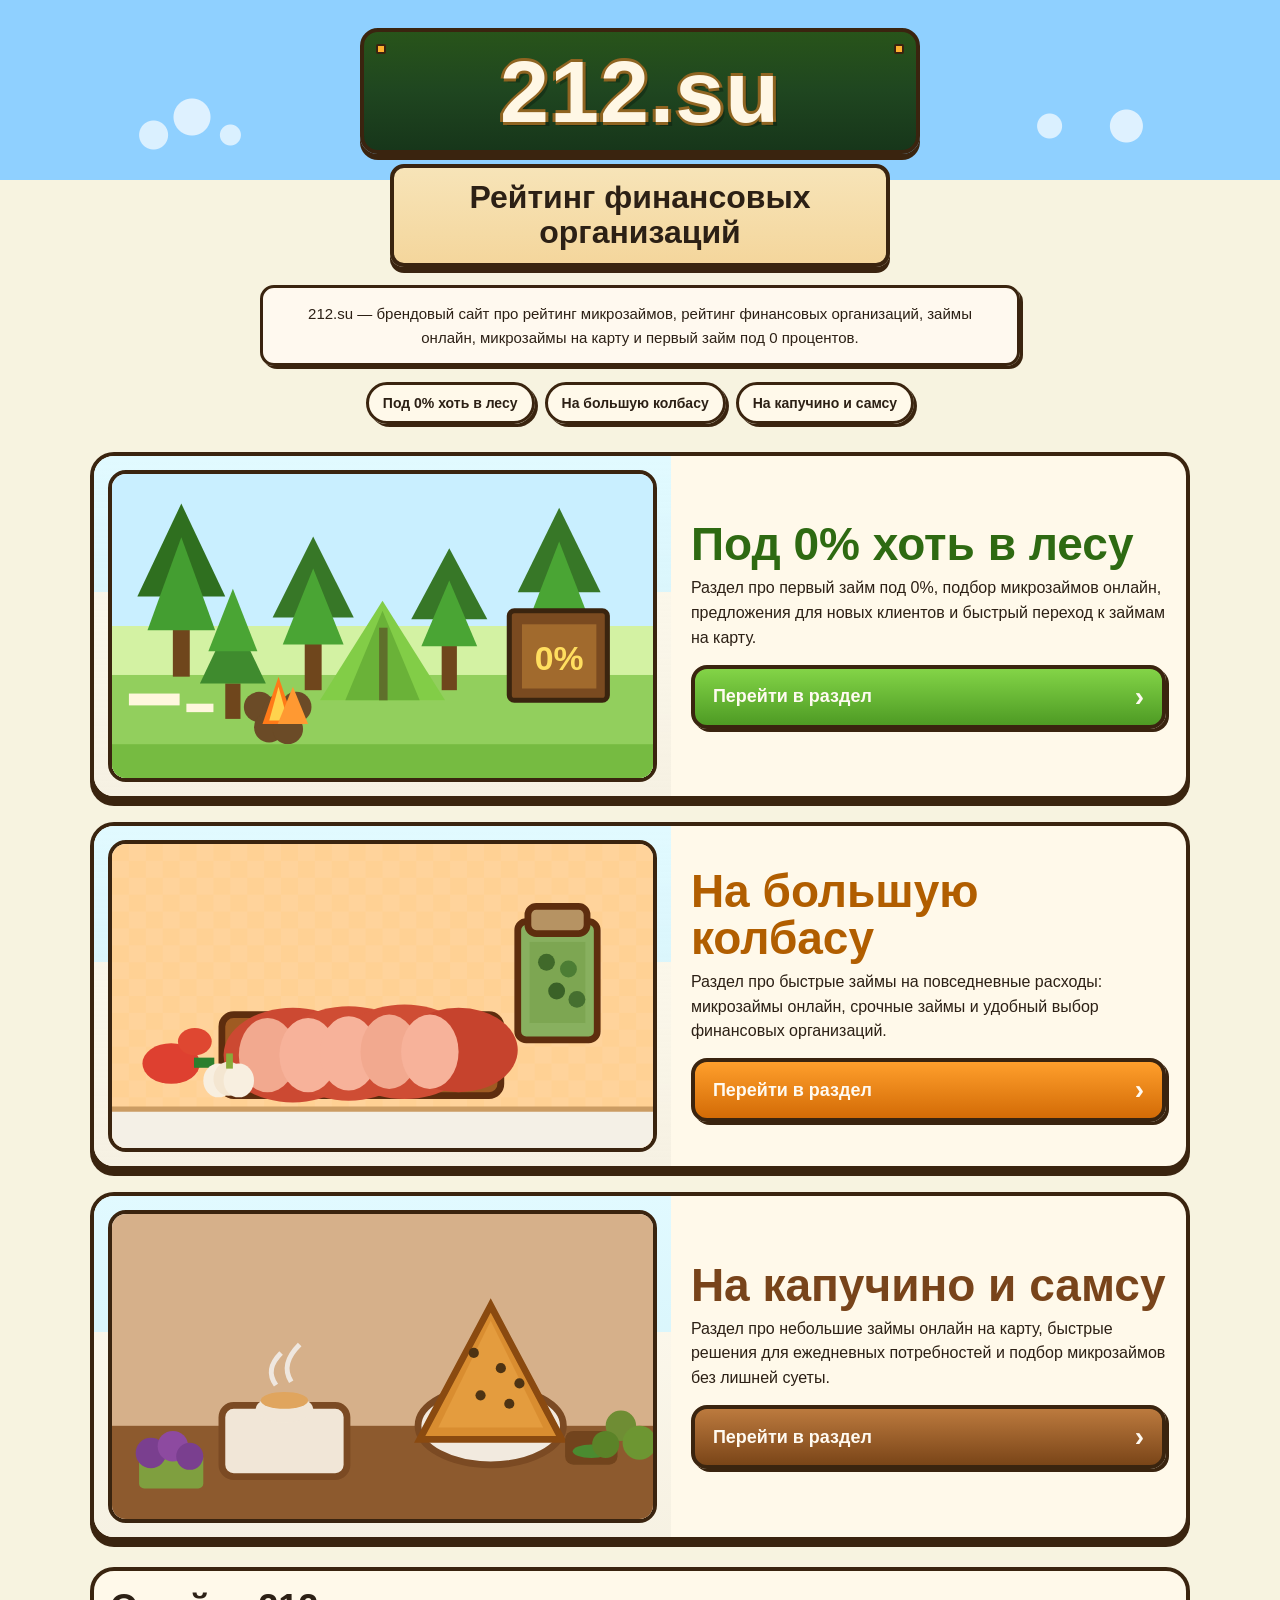
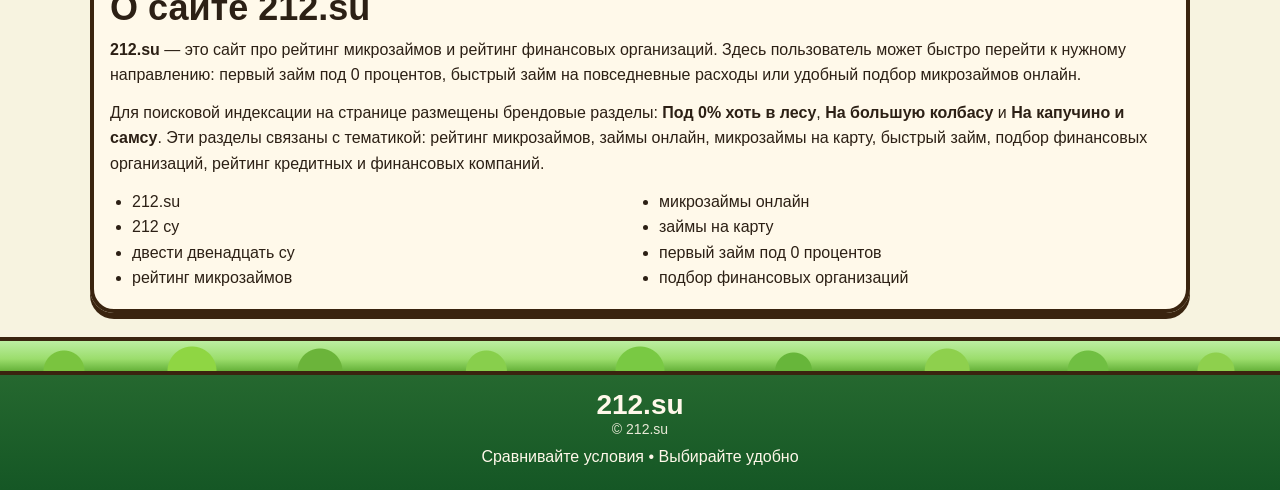
==== index.html @ 7509b31e "Add files via upload" ====
<!DOCTYPE html>
<html lang="ru">
<head>
  <meta charset="UTF-8" />
  <meta name="viewport" content="width=device-width, initial-scale=1.0" />
  <title>212.su — рейтинг финансовых организаций | рейтинг микрозаймов онлайн</title>
  <meta name="description" content="212.su — рейтинг финансовых организаций и микрозаймов онлайн. Под 0% хоть в лесу, на большую колбасу, на капучино и самсу. Подбор займов и микрозаймов на карту." />
  <meta name="keywords" content="212.su, 212 су, двести двенадцать су, рейтинг финансовых организаций, рейтинг микрозаймов, микрозаймы онлайн, займ на карту, первый займ под 0 процентов, подбор микрозаймов, быстрый займ, займы онлайн" />
  <meta name="robots" content="index,follow,max-image-preview:large,max-snippet:-1,max-video-preview:-1" />
  <link rel="canonical" href="https://212.su/" />
  <meta name="theme-color" content="#74bf3f" />

  <meta property="og:type" content="website" />
  <meta property="og:title" content="212.su — рейтинг финансовых организаций" />
  <meta property="og:description" content="Рейтинг микрозаймов и финансовых организаций. Под 0% хоть в лесу. На большую колбасу. На капучино и самсу." />
  <meta property="og:url" content="https://212.su/" />
  <meta property="og:image" content="https://212.su/assets/og-image.svg" />
  <meta property="og:site_name" content="212.su" />

  <meta name="twitter:card" content="summary_large_image" />
  <meta name="twitter:title" content="212.su — рейтинг финансовых организаций" />
  <meta name="twitter:description" content="Рейтинг микрозаймов и финансовых организаций." />
  <meta name="twitter:image" content="https://212.su/assets/og-image.svg" />

  <link rel="icon" href="assets/favicon.svg" type="image/svg+xml" />
  <link rel="stylesheet" href="style.css" />

  <script type="application/ld+json">
  {
    "@context":"https://schema.org",
    "@type":"WebSite",
    "name":"212.su",
    "url":"https://212.su/",
    "inLanguage":"ru",
    "description":"Рейтинг финансовых организаций, рейтинг микрозаймов онлайн и подбор займов на карту.",
    "publisher":{
      "@type":"Organization",
      "name":"212.su",
      "url":"https://212.su/"
    }
  }
  </script>

  <script type="application/ld+json">
  {
    "@context":"https://schema.org",
    "@type":"Organization",
    "name":"212.su",
    "url":"https://212.su/",
    "logo":"https://212.su/assets/favicon.svg"
  }
  </script>

  <script type="application/ld+json">
  {
    "@context":"https://schema.org",
    "@type":"ItemList",
    "name":"Разделы 212.su",
    "itemListElement":[
      {"@type":"ListItem","position":1,"name":"Под 0% хоть в лесу","url":"https://212.su/#les"},
      {"@type":"ListItem","position":2,"name":"На большую колбасу","url":"https://212.su/#kolbasa"},
      {"@type":"ListItem","position":3,"name":"На капучино и самсу","url":"https://212.su/#samsa"}
    ]
  }
  </script>
</head>
<body>
  <div class="sky"></div>

  <header class="hero">
    <div class="hero__inner container">
      <div class="sign-wrap">
        <div class="sign sign--main">
          <div class="sign__brand">212.su</div>
        </div>
        <div class="sign sign--sub">
          <p>Рейтинг финансовых организаций</p>
        </div>
      </div>

      <p class="hero__lead">
        212.su — брендовый сайт про рейтинг микрозаймов, рейтинг финансовых организаций,
        займы онлайн, микрозаймы на карту и первый займ под 0 процентов.
      </p>

      <nav class="quick-links" aria-label="Разделы 212.su">
        <a href="#les">Под 0% хоть в лесу</a>
        <a href="#kolbasa">На большую колбасу</a>
        <a href="#samsa">На капучино и самсу</a>
      </nav>
    </div>
  </header>

  <main class="container">
    <section class="cards" aria-label="Основные разделы">
      <article class="card card--green" id="les">
        <div class="card__media">
          <img src="assets/forest.svg" alt="Под 0% хоть в лесу" loading="lazy" />
        </div>
        <div class="card__content">
          <h2>Под 0% хоть в лесу</h2>
          <p>
            Раздел про первый займ под 0%, подбор микрозаймов онлайн,
            предложения для новых клиентов и быстрый переход к займам на карту.
          </p>
          <a class="cta cta--green" href="#" aria-label="Перейти в раздел Под 0 процентов хоть в лесу">
            Перейти в раздел
            <span aria-hidden="true">›</span>
          </a>
        </div>
      </article>

      <article class="card card--orange" id="kolbasa">
        <div class="card__media">
          <img src="assets/kolbasa.svg" alt="На большую колбасу" loading="lazy" />
        </div>
        <div class="card__content">
          <h2>На большую колбасу</h2>
          <p>
            Раздел про быстрые займы на повседневные расходы: микрозаймы онлайн,
            срочные займы и удобный выбор финансовых организаций.
          </p>
          <a class="cta cta--orange" href="#" aria-label="Перейти в раздел На большую колбасу">
            Перейти в раздел
            <span aria-hidden="true">›</span>
          </a>
        </div>
      </article>

      <article class="card card--brown" id="samsa">
        <div class="card__media">
          <img src="assets/samsa.svg" alt="На капучино и самсу" loading="lazy" />
        </div>
        <div class="card__content">
          <h2>На капучино и самсу</h2>
          <p>
            Раздел про небольшие займы онлайн на карту, быстрые решения
            для ежедневных потребностей и подбор микрозаймов без лишней суеты.
          </p>
          <a class="cta cta--brown" href="#" aria-label="Перейти в раздел На капучино и самсу">
            Перейти в раздел
            <span aria-hidden="true">›</span>
          </a>
        </div>
      </article>
    </section>

    <section class="seo-block" aria-labelledby="about212">
      <h2 id="about212">О сайте 212.su</h2>
      <p>
        <strong>212.su</strong> — это сайт про рейтинг микрозаймов и рейтинг финансовых организаций.
        Здесь пользователь может быстро перейти к нужному направлению: первый займ под 0 процентов,
        быстрый займ на повседневные расходы или удобный подбор микрозаймов онлайн.
      </p>
      <p>
        Для поисковой индексации на странице размещены брендовые разделы:
        <strong>Под 0% хоть в лесу</strong>, <strong>На большую колбасу</strong> и
        <strong>На капучино и самсу</strong>. Эти разделы связаны с тематикой:
        рейтинг микрозаймов, займы онлайн, микрозаймы на карту, быстрый займ,
        подбор финансовых организаций, рейтинг кредитных и финансовых компаний.
      </p>
      <ul>
        <li>212.su</li>
        <li>212 су</li>
        <li>двести двенадцать су</li>
        <li>рейтинг микрозаймов</li>
        <li>микрозаймы онлайн</li>
        <li>займы на карту</li>
        <li>первый займ под 0 процентов</li>
        <li>подбор финансовых организаций</li>
      </ul>
    </section>
  </main>

  <footer class="footer">
    <div class="footer__grass"></div>
    <div class="container footer__inner">
      <div class="footer__brand">
        <strong>212.su</strong>
        <span>© 212.su</span>
      </div>
      <p>Сравнивайте условия • Выбирайте удобно</p>
    </div>
  </footer>
</body>
</html>
---- style.css ----
:root {
  --bg: #f8f6e8;
  --paper: #fff9ea;
  --green: #77c53f;
  --green-dark: #3f7d20;
  --orange: #ef8f1d;
  --orange-dark: #a85a00;
  --brown: #9b612d;
  --brown-dark: #63370f;
  --ink: #2c2015;
  --white: #fffaf1;
  --border: #3a240f;
  --shadow: 0 6px 0 #3a240f;
  --pixel-shadow: 3px 3px 0 #3a240f;
  --radius: 18px;
}

*,
*::before,
*::after { box-sizing: border-box; }

html { scroll-behavior: smooth; }

body {
  margin: 0;
  color: var(--ink);
  background:
    linear-gradient(180deg, #8fd0ff 0 180px, #f7f3e0 180px 100%);
  font-family: "Trebuchet MS", Verdana, Arial, sans-serif;
  min-width: 320px;
}

img {
  max-width: 100%;
  display: block;
}

a { color: inherit; }

.container {
  width: min(100% - 24px, 980px);
  margin: 0 auto;
}

.sky {
  position: fixed;
  inset: 0;
  pointer-events: none;
  background:
    radial-gradient(circle at 12% 15%, rgba(255,255,255,.9) 0 14px, transparent 15px),
    radial-gradient(circle at 18% 15%, rgba(255,255,255,.9) 0 10px, transparent 11px),
    radial-gradient(circle at 15% 13%, rgba(255,255,255,.95) 0 18px, transparent 19px),
    radial-gradient(circle at 82% 14%, rgba(255,255,255,.9) 0 12px, transparent 13px),
    radial-gradient(circle at 88% 14%, rgba(255,255,255,.95) 0 16px, transparent 17px);
  opacity: .75;
  z-index: -1;
}

.hero {
  padding: 24px 0 18px;
}

.hero__inner {
  text-align: center;
}

.sign-wrap {
  display: grid;
  justify-items: center;
  gap: 10px;
}

.sign {
  border: 4px solid var(--border);
  box-shadow: var(--shadow);
  image-rendering: pixelated;
}

.sign--main {
  width: min(100%, 560px);
  background:
    linear-gradient(180deg, #28541a 0%, #1f4620 50%, #17361a 100%);
  border-radius: 18px;
  padding: 18px 16px 16px;
  position: relative;
}

.sign--main::before,
.sign--main::after {
  content: "";
  position: absolute;
  top: 12px;
  width: 10px;
  height: 10px;
  background: #ffb12f;
  border: 2px solid var(--border);
  border-radius: 2px;
}

.sign--main::before { left: 12px; }
.sign--main::after { right: 12px; }

.sign--sub {
  width: min(92%, 500px);
  background: linear-gradient(180deg, #f7e4b8, #f4d69c);
  border-radius: 14px;
  padding: 12px 14px;
}

.sign__brand {
  font-size: clamp(40px, 12vw, 88px);
  line-height: .95;
  font-weight: 900;
  letter-spacing: 1px;
  color: #fff7e5;
  text-shadow:
    0 3px 0 #8f6421,
    3px 0 0 #8f6421,
    -3px 0 0 #8f6421,
    0 -3px 0 #8f6421,
    4px 4px 0 rgba(0,0,0,.25);
}

.sign--sub p {
  margin: 0;
  font-size: clamp(18px, 4.6vw, 32px);
  font-weight: 900;
  line-height: 1.12;
}

.hero__lead {
  margin: 18px auto 0;
  max-width: 760px;
  background: rgba(255, 250, 241, .9);
  border: 3px solid var(--border);
  border-radius: 14px;
  box-shadow: var(--pixel-shadow);
  padding: 14px 16px;
  font-size: 15px;
  line-height: 1.55;
}

.quick-links {
  display: none;
}

.cards {
  display: grid;
  gap: 18px;
  padding: 10px 0 18px;
}

.card {
  display: grid;
  gap: 0;
  background: var(--paper);
  border: 4px solid var(--border);
  border-radius: 24px;
  overflow: hidden;
  box-shadow: var(--shadow);
}

.card__media {
  padding: 10px;
  background:
    linear-gradient(180deg, rgba(255,255,255,.25), rgba(0,0,0,.03)),
    linear-gradient(180deg, #d7f8ff 0 40%, #fef9ea 40% 100%);
}

.card__media img {
  width: 100%;
  height: auto;
  border: 4px solid var(--border);
  border-radius: 18px;
  background: #fff;
}

.card__content {
  padding: 16px 16px 18px;
}

.card h2 {
  margin: 0 0 8px;
  font-size: clamp(28px, 8vw, 44px);
  line-height: 1.02;
  font-weight: 900;
}

.card p {
  margin: 0 0 14px;
  font-size: 15px;
  line-height: 1.55;
}

.cta {
  display: inline-flex;
  align-items: center;
  justify-content: space-between;
  gap: 14px;
  width: 100%;
  min-height: 58px;
  padding: 14px 18px;
  border: 4px solid var(--border);
  border-radius: 16px;
  box-shadow: var(--pixel-shadow);
  text-decoration: none;
  font-size: 18px;
  font-weight: 900;
  color: var(--white);
}

.cta span {
  font-size: 28px;
  line-height: 1;
}

.cta--green { background: linear-gradient(180deg, #83d447, #4e9b24); }
.cta--orange { background: linear-gradient(180deg, #ff9f2c, #d36b06); }
.cta--brown { background: linear-gradient(180deg, #bc7a3e, #7a4518); }

.card--green h2 { color: #2e6a12; }
.card--orange h2 { color: #b15e00; }
.card--brown h2 { color: #78441b; }

.seo-block {
  margin: 8px 0 24px;
  background: rgba(255,249,234,.94);
  border: 4px solid var(--border);
  border-radius: 24px;
  box-shadow: var(--shadow);
  padding: 18px 16px;
}

.seo-block h2 {
  margin: 0 0 10px;
  font-size: clamp(24px, 7vw, 36px);
  line-height: 1.06;
}

.seo-block p {
  margin: 0 0 12px;
  font-size: 15px;
  line-height: 1.6;
}

.seo-block ul {
  margin: 0;
  padding-left: 22px;
  columns: 1;
  font-size: 15px;
  line-height: 1.6;
}

.footer {
  margin-top: 24px;
  background: linear-gradient(180deg, #2a6d32 0%, #155725 100%);
  color: #fff8ea;
  border-top: 4px solid var(--border);
}

.footer__grass {
  height: 34px;
  background:
    radial-gradient(circle at 5% 100%, #7ac43f 0 20px, transparent 21px),
    radial-gradient(circle at 15% 100%, #8fd643 0 24px, transparent 25px),
    radial-gradient(circle at 25% 100%, #6bb43a 0 22px, transparent 23px),
    radial-gradient(circle at 38% 100%, #88cf4c 0 20px, transparent 21px),
    radial-gradient(circle at 50% 100%, #79c943 0 24px, transparent 25px),
    radial-gradient(circle at 62% 100%, #67b63a 0 18px, transparent 19px),
    radial-gradient(circle at 74% 100%, #8ed04d 0 22px, transparent 23px),
    radial-gradient(circle at 85% 100%, #70bf42 0 20px, transparent 21px),
    radial-gradient(circle at 95% 100%, #8ed04d 0 18px, transparent 19px),
    linear-gradient(180deg, #bceea2, #9bdd6c 60%, #66b23a 100%);
  border-bottom: 4px solid var(--border);
}

.footer__inner {
  padding: 16px 12px 22px;
  text-align: center;
}

.footer__brand {
  display: inline-grid;
  gap: 2px;
  margin-bottom: 8px;
}

.footer__brand strong {
  font-size: 28px;
  line-height: 1;
}

.footer__brand span {
  font-size: 14px;
  opacity: .9;
}

.footer p {
  margin: 0;
  font-size: 15px;
  line-height: 1.45;
}

@media (min-width: 720px) {
  .hero { padding-top: 28px; }
  .cards { gap: 22px; }
  .card {
    grid-template-columns: 1.12fr 1fr;
    align-items: stretch;
  }
  .card__media {
    padding: 14px;
    display: flex;
    align-items: center;
  }
  .card__content {
    display: flex;
    flex-direction: column;
    justify-content: center;
    padding: 20px 20px 22px;
  }
  .quick-links {
    margin: 16px auto 0;
    display: inline-flex;
    flex-wrap: wrap;
    justify-content: center;
    gap: 10px;
  }
  .quick-links a {
    padding: 10px 14px;
    background: rgba(255,249,234,.94);
    border: 3px solid var(--border);
    border-radius: 999px;
    box-shadow: var(--pixel-shadow);
    text-decoration: none;
    font-size: 14px;
    font-weight: 900;
  }
  .seo-block ul { columns: 2; }
}

@media (min-width: 980px) {
  .container { width: min(100% - 32px, 1100px); }
  .card h2 { font-size: 46px; }
  .card p,
  .seo-block p,
  .seo-block ul,
  .footer p { font-size: 16px; }
}
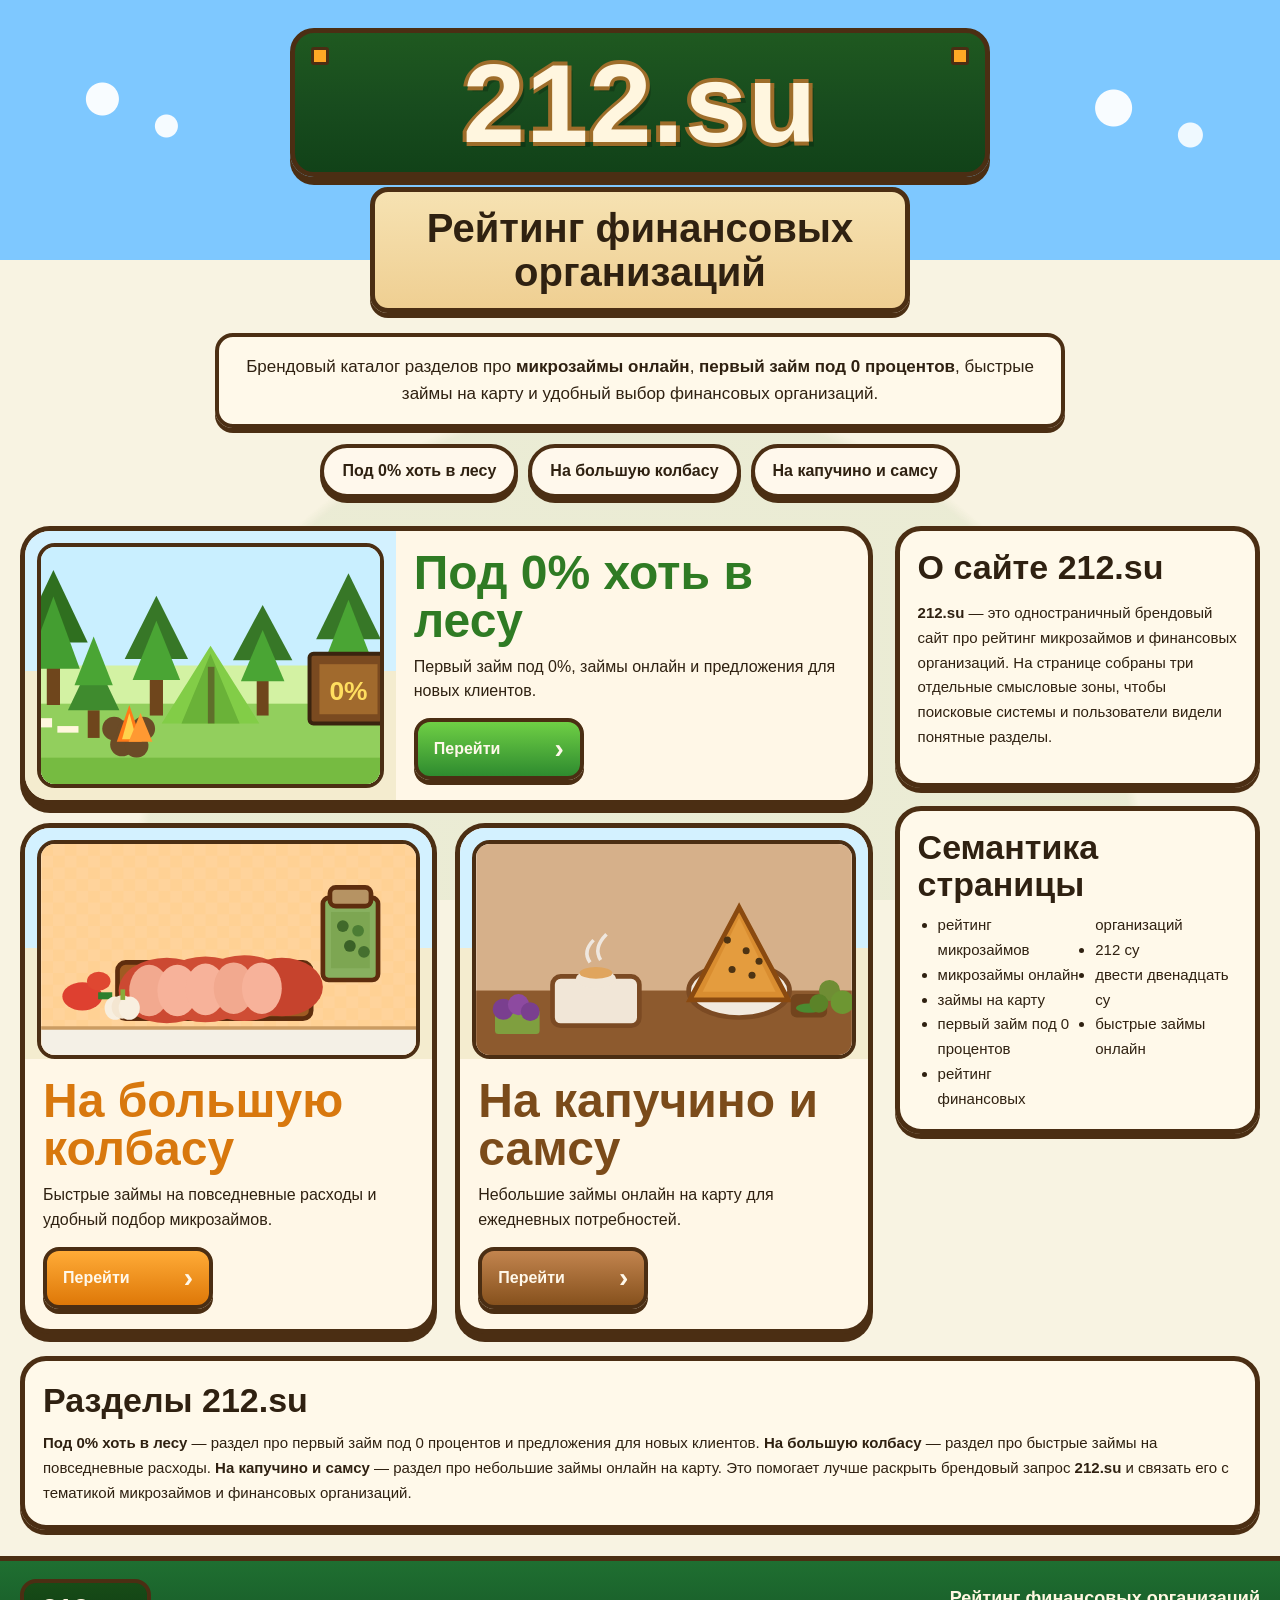
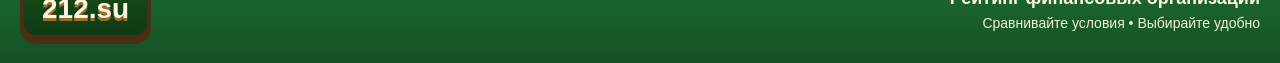
==== commit 8184d58a: "Add files via upload" ====
--- a/index.html
+++ b/index.html
@@ -3,12 +3,12 @@
 <head>
   <meta charset="UTF-8" />
   <meta name="viewport" content="width=device-width, initial-scale=1.0" />
-  <title>212.su — рейтинг финансовых организаций | рейтинг микрозаймов онлайн</title>
-  <meta name="description" content="212.su — рейтинг финансовых организаций и микрозаймов онлайн. Под 0% хоть в лесу, на большую колбасу, на капучино и самсу. Подбор займов и микрозаймов на карту." />
-  <meta name="keywords" content="212.su, 212 су, двести двенадцать су, рейтинг финансовых организаций, рейтинг микрозаймов, микрозаймы онлайн, займ на карту, первый займ под 0 процентов, подбор микрозаймов, быстрый займ, займы онлайн" />
+  <title>212.su — рейтинг финансовых организаций и микрозаймов</title>
+  <meta name="description" content="212.su — рейтинг финансовых организаций и микрозаймов онлайн. Под 0% хоть в лесу, на большую колбасу, на капучино и самсу. Брендовый каталог разделов с быстрым переходом к предложениям." />
+  <meta name="keywords" content="212.su, 212 су, двести двенадцать су, рейтинг финансовых организаций, рейтинг микрозаймов, микрозаймы онлайн, займ на карту, первый займ под 0 процентов, быстрые займы, подбор микрозаймов" />
   <meta name="robots" content="index,follow,max-image-preview:large,max-snippet:-1,max-video-preview:-1" />
+  <meta name="theme-color" content="#1f6f31" />
   <link rel="canonical" href="https://212.su/" />
-  <meta name="theme-color" content="#74bf3f" />
 
   <meta property="og:type" content="website" />
   <meta property="og:title" content="212.su — рейтинг финансовых организаций" />
@@ -27,63 +27,55 @@
 
   <script type="application/ld+json">
   {
-    "@context":"https://schema.org",
-    "@type":"WebSite",
-    "name":"212.su",
-    "url":"https://212.su/",
-    "inLanguage":"ru",
-    "description":"Рейтинг финансовых организаций, рейтинг микрозаймов онлайн и подбор займов на карту.",
-    "publisher":{
-      "@type":"Organization",
-      "name":"212.su",
-      "url":"https://212.su/"
+    "@context": "https://schema.org",
+    "@type": "WebSite",
+    "name": "212.su",
+    "url": "https://212.su/",
+    "inLanguage": "ru",
+    "description": "Рейтинг финансовых организаций, рейтинг микрозаймов онлайн и подбор займов на карту.",
+    "publisher": {
+      "@type": "Organization",
+      "name": "212.su",
+      "url": "https://212.su/"
     }
   }
   </script>
 
   <script type="application/ld+json">
   {
-    "@context":"https://schema.org",
-    "@type":"Organization",
-    "name":"212.su",
-    "url":"https://212.su/",
-    "logo":"https://212.su/assets/favicon.svg"
-  }
-  </script>
-
-  <script type="application/ld+json">
-  {
-    "@context":"https://schema.org",
-    "@type":"ItemList",
-    "name":"Разделы 212.su",
-    "itemListElement":[
-      {"@type":"ListItem","position":1,"name":"Под 0% хоть в лесу","url":"https://212.su/#les"},
-      {"@type":"ListItem","position":2,"name":"На большую колбасу","url":"https://212.su/#kolbasa"},
-      {"@type":"ListItem","position":3,"name":"На капучино и самсу","url":"https://212.su/#samsa"}
+    "@context": "https://schema.org",
+    "@type": "ItemList",
+    "name": "Основные разделы 212.su",
+    "itemListElement": [
+      {"@type": "ListItem", "position": 1, "name": "Под 0% хоть в лесу", "url": "https://212.su/#les"},
+      {"@type": "ListItem", "position": 2, "name": "На большую колбасу", "url": "https://212.su/#kolbasa"},
+      {"@type": "ListItem", "position": 3, "name": "На капучино и самсу", "url": "https://212.su/#samsa"}
     ]
   }
   </script>
 </head>
 <body>
-  <div class="sky"></div>
+  <div class="page-bg" aria-hidden="true"></div>
 
   <header class="hero">
-    <div class="hero__inner container">
-      <div class="sign-wrap">
-        <div class="sign sign--main">
-          <div class="sign__brand">212.su</div>
+    <div class="wrap hero__inner">
+      <div class="signboard">
+        <div class="brand-sign">
+          <span>212.su</span>
         </div>
-        <div class="sign sign--sub">
+        <div class="subtitle-sign">
           <p>Рейтинг финансовых организаций</p>
         </div>
       </div>
 
+      <h1 class="seo-title">212.su — рейтинг микрозаймов и финансовых организаций</h1>
       <p class="hero__lead">
-        212.su — брендовый сайт про рейтинг микрозаймов, рейтинг финансовых организаций,
-        займы онлайн, микрозаймы на карту и первый займ под 0 процентов.
+        Брендовый каталог разделов про <strong>микрозаймы онлайн</strong>,
+        <strong>первый займ под 0 процентов</strong>, быстрые займы на карту и удобный
+        выбор финансовых организаций.
       </p>
 
-      <nav class="quick-links" aria-label="Разделы 212.su">
+      <nav class="mini-links" aria-label="Навигация по разделам">
         <a href="#les">Под 0% хоть в лесу</a>
         <a href="#kolbasa">На большую колбасу</a>
         <a href="#samsa">На капучино и самсу</a>
@@ -91,95 +83,72 @@
     </div>
   </header>
 
-  <main class="container">
-    <section class="cards" aria-label="Основные разделы">
-      <article class="card card--green" id="les">
-        <div class="card__media">
-          <img src="assets/forest.svg" alt="Под 0% хоть в лесу" loading="lazy" />
+  <main class="wrap main-grid">
+    <section class="tile-grid" aria-label="Основные разделы 212.su">
+      <a class="tile tile--green" id="les" href="#" aria-label="Под 0 процентов хоть в лесу">
+        <div class="tile__art"><img src="assets/forest.svg" alt="Под 0% хоть в лесу" loading="eager"></div>
+        <div class="tile__body">
+          <h2>Под 0% хоть в лесу</h2>
+          <p>Первый займ под 0%, займы онлайн и предложения для новых клиентов.</p>
+          <span class="tile__cta">Перейти <b>›</b></span>
         </div>
-        <div class="card__content">
-          <h2>Под 0% хоть в лесу</h2>
-          <p>
-            Раздел про первый займ под 0%, подбор микрозаймов онлайн,
-            предложения для новых клиентов и быстрый переход к займам на карту.
-          </p>
-          <a class="cta cta--green" href="#" aria-label="Перейти в раздел Под 0 процентов хоть в лесу">
-            Перейти в раздел
-            <span aria-hidden="true">›</span>
-          </a>
+      </a>
+
+      <a class="tile tile--orange" id="kolbasa" href="#" aria-label="На большую колбасу">
+        <div class="tile__art"><img src="assets/kolbasa.svg" alt="На большую колбасу" loading="lazy"></div>
+        <div class="tile__body">
+          <h2>На большую колбасу</h2>
+          <p>Быстрые займы на повседневные расходы и удобный подбор микрозаймов.</p>
+          <span class="tile__cta">Перейти <b>›</b></span>
         </div>
-      </article>
+      </a>
 
-      <article class="card card--orange" id="kolbasa">
-        <div class="card__media">
-          <img src="assets/kolbasa.svg" alt="На большую колбасу" loading="lazy" />
+      <a class="tile tile--brown" id="samsa" href="#" aria-label="На капучино и самсу">
+        <div class="tile__art"><img src="assets/samsa.svg" alt="На капучино и самсу" loading="lazy"></div>
+        <div class="tile__body">
+          <h2>На капучино и самсу</h2>
+          <p>Небольшие займы онлайн на карту для ежедневных потребностей.</p>
+          <span class="tile__cta">Перейти <b>›</b></span>
         </div>
-        <div class="card__content">
-          <h2>На большую колбасу</h2>
-          <p>
-            Раздел про быстрые займы на повседневные расходы: микрозаймы онлайн,
-            срочные займы и удобный выбор финансовых организаций.
-          </p>
-          <a class="cta cta--orange" href="#" aria-label="Перейти в раздел На большую колбасу">
-            Перейти в раздел
-            <span aria-hidden="true">›</span>
-          </a>
-        </div>
-      </article>
-
-      <article class="card card--brown" id="samsa">
-        <div class="card__media">
-          <img src="assets/samsa.svg" alt="На капучино и самсу" loading="lazy" />
-        </div>
-        <div class="card__content">
-          <h2>На капучино и самсу</h2>
-          <p>
-            Раздел про небольшие займы онлайн на карту, быстрые решения
-            для ежедневных потребностей и подбор микрозаймов без лишней суеты.
-          </p>
-          <a class="cta cta--brown" href="#" aria-label="Перейти в раздел На капучино и самсу">
-            Перейти в раздел
-            <span aria-hidden="true">›</span>
-          </a>
-        </div>
-      </article>
+      </a>
     </section>
 
-    <section class="seo-block" aria-labelledby="about212">
-      <h2 id="about212">О сайте 212.su</h2>
-      <p>
-        <strong>212.su</strong> — это сайт про рейтинг микрозаймов и рейтинг финансовых организаций.
-        Здесь пользователь может быстро перейти к нужному направлению: первый займ под 0 процентов,
-        быстрый займ на повседневные расходы или удобный подбор микрозаймов онлайн.
-      </p>
-      <p>
-        Для поисковой индексации на странице размещены брендовые разделы:
-        <strong>Под 0% хоть в лесу</strong>, <strong>На большую колбасу</strong> и
-        <strong>На капучино и самсу</strong>. Эти разделы связаны с тематикой:
-        рейтинг микрозаймов, займы онлайн, микрозаймы на карту, быстрый займ,
-        подбор финансовых организаций, рейтинг кредитных и финансовых компаний.
-      </p>
-      <ul>
-        <li>212.su</li>
-        <li>212 су</li>
-        <li>двести двенадцать су</li>
-        <li>рейтинг микрозаймов</li>
-        <li>микрозаймы онлайн</li>
-        <li>займы на карту</li>
-        <li>первый займ под 0 процентов</li>
-        <li>подбор финансовых организаций</li>
-      </ul>
-    </section>
+    <aside class="info-panel">
+      <section class="panel panel--about" aria-labelledby="about212">
+        <h2 id="about212">О сайте 212.su</h2>
+        <p><strong>212.su</strong> — это одностраничный брендовый сайт про рейтинг микрозаймов и финансовых организаций. На странице собраны три отдельные смысловые зоны, чтобы поисковые системы и пользователи видели понятные разделы.</p>
+      </section>
+
+      <section class="panel panel--semantics" aria-labelledby="semantics212">
+        <h2 id="semantics212">Семантика страницы</h2>
+        <ul>
+          <li>рейтинг микрозаймов</li>
+          <li>микрозаймы онлайн</li>
+          <li>займы на карту</li>
+          <li>первый займ под 0 процентов</li>
+          <li>рейтинг финансовых организаций</li>
+          <li>212 су</li>
+          <li>двести двенадцать су</li>
+          <li>быстрые займы онлайн</li>
+        </ul>
+      </section>
+    </aside>
   </main>
 
+  <section class="bottom-copy wrap">
+    <div class="bottom-copy__box">
+      <h2>Разделы 212.su</h2>
+      <p><strong>Под 0% хоть в лесу</strong> — раздел про первый займ под 0 процентов и предложения для новых клиентов. <strong>На большую колбасу</strong> — раздел про быстрые займы на повседневные расходы. <strong>На капучино и самсу</strong> — раздел про небольшие займы онлайн на карту. Это помогает лучше раскрыть брендовый запрос <strong>212.su</strong> и связать его с тематикой микрозаймов и финансовых организаций.</p>
+    </div>
+  </section>
+
   <footer class="footer">
-    <div class="footer__grass"></div>
-    <div class="container footer__inner">
-      <div class="footer__brand">
-        <strong>212.su</strong>
-        <span>© 212.su</span>
+    <div class="wrap footer__inner">
+      <div class="footer__logo">212.su</div>
+      <div class="footer__text">
+        <strong>Рейтинг финансовых организаций</strong>
+        <span>Сравнивайте условия • Выбирайте удобно</span>
       </div>
-      <p>Сравнивайте условия • Выбирайте удобно</p>
     </div>
   </footer>
 </body>
--- a/style.css
+++ b/style.css
@@ -1,349 +1,362 @@
 :root {
-  --bg: #f8f6e8;
-  --paper: #fff9ea;
-  --green: #77c53f;
-  --green-dark: #3f7d20;
-  --orange: #ef8f1d;
-  --orange-dark: #a85a00;
-  --brown: #9b612d;
-  --brown-dark: #63370f;
-  --ink: #2c2015;
-  --white: #fffaf1;
-  --border: #3a240f;
-  --shadow: 0 6px 0 #3a240f;
-  --pixel-shadow: 3px 3px 0 #3a240f;
-  --radius: 18px;
-}
-
-*,
-*::before,
-*::after { box-sizing: border-box; }
-
+  --bg: #f8f3e2;
+  --paper: #fff7e7;
+  --paper-2: #fff0cf;
+  --green: #2f7b24;
+  --green-soft: #64ba42;
+  --orange: #d8780e;
+  --orange-soft: #f29e28;
+  --brown: #7b4b1a;
+  --brown-soft: #b17539;
+  --ink: #2f2111;
+  --line: #4b2e13;
+  --sky: #7ec8ff;
+  --shadow: 0 8px 0 #4b2e13;
+  --shadow-sm: 0 5px 0 #4b2e13;
+  --radius-xl: 30px;
+  --radius-lg: 22px;
+  --radius-md: 18px;
+}
+
+* { box-sizing: border-box; }
 html { scroll-behavior: smooth; }
-
 body {
   margin: 0;
+  min-width: 320px;
+  font-family: Verdana, Arial, sans-serif;
   color: var(--ink);
   background:
-    linear-gradient(180deg, #8fd0ff 0 180px, #f7f3e0 180px 100%);
-  font-family: "Trebuchet MS", Verdana, Arial, sans-serif;
-  min-width: 320px;
-}
-
-img {
-  max-width: 100%;
-  display: block;
-}
-
-a { color: inherit; }
-
-.container {
-  width: min(100% - 24px, 980px);
+    linear-gradient(180deg, var(--sky) 0 260px, var(--bg) 260px 100%);
+}
+img { display: block; max-width: 100%; }
+a { color: inherit; text-decoration: none; }
+.wrap {
+  width: min(1180px, calc(100% - 28px));
   margin: 0 auto;
 }
-
-.sky {
+.page-bg {
   position: fixed;
   inset: 0;
+  z-index: -1;
   pointer-events: none;
   background:
-    radial-gradient(circle at 12% 15%, rgba(255,255,255,.9) 0 14px, transparent 15px),
-    radial-gradient(circle at 18% 15%, rgba(255,255,255,.9) 0 10px, transparent 11px),
-    radial-gradient(circle at 15% 13%, rgba(255,255,255,.95) 0 18px, transparent 19px),
-    radial-gradient(circle at 82% 14%, rgba(255,255,255,.9) 0 12px, transparent 13px),
-    radial-gradient(circle at 88% 14%, rgba(255,255,255,.95) 0 16px, transparent 17px);
-  opacity: .75;
-  z-index: -1;
-}
-
-.hero {
-  padding: 24px 0 18px;
-}
-
+    radial-gradient(circle at 8% 11%, rgba(255,255,255,.95) 0 16px, transparent 17px),
+    radial-gradient(circle at 13% 14%, rgba(255,255,255,.92) 0 11px, transparent 12px),
+    radial-gradient(circle at 87% 12%, rgba(255,255,255,.95) 0 18px, transparent 19px),
+    radial-gradient(circle at 93% 15%, rgba(255,255,255,.88) 0 12px, transparent 13px),
+    radial-gradient(circle at 50% 100%, rgba(87,150,58,.08) 0 45%, transparent 46%);
+}
+
+.hero { padding: 28px 0 14px; }
 .hero__inner {
+  display: grid;
+  justify-items: center;
+  gap: 16px;
+}
+.seo-title {
+  position: absolute;
+  width: 1px;
+  height: 1px;
+  padding: 0;
+  margin: -1px;
+  overflow: hidden;
+  clip: rect(0,0,0,0);
+  border: 0;
+}
+.signboard {
+  display: grid;
+  gap: 10px;
+  justify-items: center;
+  width: 100%;
+}
+.brand-sign,
+.subtitle-sign,
+.panel,
+.bottom-copy__box,
+.tile,
+.footer__logo {
+  image-rendering: pixelated;
+}
+.brand-sign {
+  width: min(100%, 700px);
+  padding: 18px 20px 16px;
+  border: 5px solid var(--line);
+  border-radius: 24px;
+  box-shadow: var(--shadow);
+  background: linear-gradient(180deg, #1f5920, #184c1e 52%, #114218 100%);
+  position: relative;
   text-align: center;
 }
-
-.sign-wrap {
-  display: grid;
-  justify-items: center;
-  gap: 10px;
-}
-
-.sign {
-  border: 4px solid var(--border);
-  box-shadow: var(--shadow);
-  image-rendering: pixelated;
-}
-
-.sign--main {
-  width: min(100%, 560px);
-  background:
-    linear-gradient(180deg, #28541a 0%, #1f4620 50%, #17361a 100%);
-  border-radius: 18px;
-  padding: 18px 16px 16px;
-  position: relative;
-}
-
-.sign--main::before,
-.sign--main::after {
+.brand-sign::before,
+.brand-sign::after {
   content: "";
   position: absolute;
-  top: 12px;
-  width: 10px;
-  height: 10px;
-  background: #ffb12f;
-  border: 2px solid var(--border);
-  border-radius: 2px;
-}
-
-.sign--main::before { left: 12px; }
-.sign--main::after { right: 12px; }
-
-.sign--sub {
-  width: min(92%, 500px);
-  background: linear-gradient(180deg, #f7e4b8, #f4d69c);
-  border-radius: 14px;
-  padding: 12px 14px;
-}
-
-.sign__brand {
-  font-size: clamp(40px, 12vw, 88px);
-  line-height: .95;
+  top: 14px;
+  width: 12px;
+  height: 12px;
+  background: #ffa825;
+  border: 3px solid var(--line);
+  border-radius: 3px;
+}
+.brand-sign::before { left: 16px; }
+.brand-sign::after { right: 16px; }
+.brand-sign span {
+  display: block;
+  font-size: clamp(52px, 12vw, 112px);
+  line-height: 0.94;
   font-weight: 900;
   letter-spacing: 1px;
-  color: #fff7e5;
+  color: #fff6df;
   text-shadow:
-    0 3px 0 #8f6421,
-    3px 0 0 #8f6421,
-    -3px 0 0 #8f6421,
-    0 -3px 0 #8f6421,
-    4px 4px 0 rgba(0,0,0,.25);
-}
-
-.sign--sub p {
-  margin: 0;
-  font-size: clamp(18px, 4.6vw, 32px);
-  font-weight: 900;
-  line-height: 1.12;
-}
-
+    0 4px 0 #9e6d2a,
+    4px 0 0 #9e6d2a,
+    -4px 0 0 #9e6d2a,
+    0 -4px 0 #9e6d2a,
+    5px 5px 0 rgba(0, 0, 0, .20);
+}
+.subtitle-sign {
+  width: min(100%, 540px);
+  padding: 14px 18px;
+  border: 5px solid var(--line);
+  border-radius: 18px;
+  box-shadow: var(--shadow-sm);
+  background: linear-gradient(180deg, #f6e2b2, #efcf92);
+  text-align: center;
+}
+.subtitle-sign p {
+  margin: 0;
+  font-size: clamp(20px, 4.8vw, 40px);
+  font-weight: 900;
+  line-height: 1.1;
+}
 .hero__lead {
-  margin: 18px auto 0;
-  max-width: 760px;
-  background: rgba(255, 250, 241, .9);
-  border: 3px solid var(--border);
-  border-radius: 14px;
-  box-shadow: var(--pixel-shadow);
-  padding: 14px 16px;
-  font-size: 15px;
-  line-height: 1.55;
-}
-
-.quick-links {
-  display: none;
-}
-
-.cards {
+  margin: 4px 0 0;
+  max-width: 850px;
+  padding: 16px 18px;
+  border: 4px solid var(--line);
+  border-radius: 18px;
+  box-shadow: var(--shadow-sm);
+  background: rgba(255, 249, 235, .96);
+  text-align: center;
+  font-size: 17px;
+  line-height: 1.6;
+}
+.mini-links {
+  display: flex;
+  flex-wrap: wrap;
+  gap: 10px;
+  justify-content: center;
+}
+.mini-links a {
+  padding: 14px 18px;
+  border: 4px solid var(--line);
+  border-radius: 999px;
+  box-shadow: var(--shadow-sm);
+  background: #fff8ec;
+  font-weight: 800;
+  text-align: center;
+}
+
+.main-grid {
+  display: grid;
+  gap: 22px;
+  align-items: start;
+  padding: 14px 0 14px;
+}
+.tile-grid {
   display: grid;
   gap: 18px;
-  padding: 10px 0 18px;
-}
-
-.card {
-  display: grid;
-  gap: 0;
+}
+.tile {
+  display: grid;
+  grid-template-columns: 1fr;
   background: var(--paper);
-  border: 4px solid var(--border);
-  border-radius: 24px;
+  border: 5px solid var(--line);
+  border-radius: var(--radius-xl);
+  box-shadow: var(--shadow);
   overflow: hidden;
-  box-shadow: var(--shadow);
-}
-
-.card__media {
-  padding: 10px;
-  background:
-    linear-gradient(180deg, rgba(255,255,255,.25), rgba(0,0,0,.03)),
-    linear-gradient(180deg, #d7f8ff 0 40%, #fef9ea 40% 100%);
-}
-
-.card__media img {
+  transition: transform .15s ease;
+}
+.tile:hover { transform: translateY(-2px); }
+.tile__art {
+  background: linear-gradient(180deg, #d3f1ff 0 52%, #f4eccf 52% 100%);
+  padding: 12px;
+}
+.tile__art img {
   width: 100%;
-  height: auto;
-  border: 4px solid var(--border);
+  border: 4px solid var(--line);
   border-radius: 18px;
   background: #fff;
 }
-
-.card__content {
-  padding: 16px 16px 18px;
-}
-
-.card h2 {
-  margin: 0 0 8px;
-  font-size: clamp(28px, 8vw, 44px);
-  line-height: 1.02;
-  font-weight: 900;
-}
-
-.card p {
-  margin: 0 0 14px;
-  font-size: 15px;
+.tile__body {
+  display: grid;
+  gap: 10px;
+  padding: 18px 18px 20px;
+}
+.tile h2 {
+  margin: 0;
+  font-size: clamp(30px, 6vw, 48px);
+  line-height: 1;
+  font-weight: 900;
+}
+.tile p {
+  margin: 0;
+  font-size: 16px;
   line-height: 1.55;
 }
-
-.cta {
+.tile__cta {
+  margin-top: 4px;
   display: inline-flex;
   align-items: center;
   justify-content: space-between;
+  gap: 12px;
+  min-height: 56px;
+  padding: 13px 16px;
+  width: fit-content;
+  min-width: 170px;
+  border: 4px solid var(--line);
+  border-radius: 16px;
+  box-shadow: var(--shadow-sm);
+  color: #fff8ea;
+  font-weight: 900;
+}
+.tile__cta b { font-size: 28px; line-height: 1; }
+.tile--green h2 { color: var(--green); }
+.tile--green .tile__cta { background: linear-gradient(180deg, #6fcf45, #2e8b2f); }
+.tile--orange h2 { color: var(--orange); }
+.tile--orange .tile__cta { background: linear-gradient(180deg, #ffab37, #de7808); }
+.tile--brown h2 { color: var(--brown); }
+.tile--brown .tile__cta { background: linear-gradient(180deg, #c2844e, #86511d); }
+
+.info-panel {
+  display: grid;
+  gap: 18px;
+}
+.panel {
+  background: rgba(255, 249, 235, .96);
+  border: 5px solid var(--line);
+  border-radius: 26px;
+  box-shadow: var(--shadow-sm);
+  padding: 18px;
+}
+.panel h2 {
+  margin: 0 0 10px;
+  font-size: clamp(24px, 4vw, 34px);
+  line-height: 1.1;
+}
+.panel p,
+.panel li {
+  font-size: 15px;
+  line-height: 1.65;
+}
+.panel ul {
+  margin: 0;
+  padding-left: 20px;
+  columns: 1;
+}
+.bottom-copy {
+  padding: 8px 0 26px;
+}
+.bottom-copy__box {
+  background: rgba(255, 249, 235, .96);
+  border: 5px solid var(--line);
+  border-radius: 26px;
+  box-shadow: var(--shadow-sm);
+  padding: 20px 18px;
+}
+.bottom-copy__box h2 {
+  margin: 0 0 10px;
+  font-size: clamp(24px, 4vw, 34px);
+}
+.bottom-copy__box p {
+  margin: 0;
+  font-size: 15px;
+  line-height: 1.68;
+}
+.footer {
+  background: linear-gradient(180deg, #1f6f31 0, #145124 100%);
+  color: #fff7e1;
+  border-top: 5px solid var(--line);
+}
+.footer__inner {
+  display: flex;
+  align-items: center;
+  justify-content: space-between;
   gap: 14px;
-  width: 100%;
-  min-height: 58px;
-  padding: 14px 18px;
-  border: 4px solid var(--border);
+  padding: 18px 0 24px;
+}
+.footer__logo {
+  flex: 0 0 auto;
+  padding: 12px 18px;
+  border: 4px solid var(--line);
   border-radius: 16px;
-  box-shadow: var(--pixel-shadow);
-  text-decoration: none;
-  font-size: 18px;
-  font-weight: 900;
-  color: var(--white);
-}
-
-.cta span {
+  box-shadow: var(--shadow-sm);
+  background: linear-gradient(180deg, #174c17, #0f3b14);
   font-size: 28px;
+  font-weight: 900;
   line-height: 1;
-}
-
-.cta--green { background: linear-gradient(180deg, #83d447, #4e9b24); }
-.cta--orange { background: linear-gradient(180deg, #ff9f2c, #d36b06); }
-.cta--brown { background: linear-gradient(180deg, #bc7a3e, #7a4518); }
-
-.card--green h2 { color: #2e6a12; }
-.card--orange h2 { color: #b15e00; }
-.card--brown h2 { color: #78441b; }
-
-.seo-block {
-  margin: 8px 0 24px;
-  background: rgba(255,249,234,.94);
-  border: 4px solid var(--border);
-  border-radius: 24px;
-  box-shadow: var(--shadow);
-  padding: 18px 16px;
-}
-
-.seo-block h2 {
-  margin: 0 0 10px;
-  font-size: clamp(24px, 7vw, 36px);
-  line-height: 1.06;
-}
-
-.seo-block p {
-  margin: 0 0 12px;
-  font-size: 15px;
-  line-height: 1.6;
-}
-
-.seo-block ul {
-  margin: 0;
-  padding-left: 22px;
-  columns: 1;
-  font-size: 15px;
-  line-height: 1.6;
-}
-
-.footer {
-  margin-top: 24px;
-  background: linear-gradient(180deg, #2a6d32 0%, #155725 100%);
-  color: #fff8ea;
-  border-top: 4px solid var(--border);
-}
-
-.footer__grass {
-  height: 34px;
-  background:
-    radial-gradient(circle at 5% 100%, #7ac43f 0 20px, transparent 21px),
-    radial-gradient(circle at 15% 100%, #8fd643 0 24px, transparent 25px),
-    radial-gradient(circle at 25% 100%, #6bb43a 0 22px, transparent 23px),
-    radial-gradient(circle at 38% 100%, #88cf4c 0 20px, transparent 21px),
-    radial-gradient(circle at 50% 100%, #79c943 0 24px, transparent 25px),
-    radial-gradient(circle at 62% 100%, #67b63a 0 18px, transparent 19px),
-    radial-gradient(circle at 74% 100%, #8ed04d 0 22px, transparent 23px),
-    radial-gradient(circle at 85% 100%, #70bf42 0 20px, transparent 21px),
-    radial-gradient(circle at 95% 100%, #8ed04d 0 18px, transparent 19px),
-    linear-gradient(180deg, #bceea2, #9bdd6c 60%, #66b23a 100%);
-  border-bottom: 4px solid var(--border);
-}
-
-.footer__inner {
-  padding: 16px 12px 22px;
-  text-align: center;
-}
-
-.footer__brand {
-  display: inline-grid;
-  gap: 2px;
-  margin-bottom: 8px;
-}
-
-.footer__brand strong {
-  font-size: 28px;
-  line-height: 1;
-}
-
-.footer__brand span {
-  font-size: 14px;
-  opacity: .9;
-}
-
-.footer p {
-  margin: 0;
-  font-size: 15px;
-  line-height: 1.45;
-}
-
-@media (min-width: 720px) {
-  .hero { padding-top: 28px; }
-  .cards { gap: 22px; }
-  .card {
-    grid-template-columns: 1.12fr 1fr;
+  color: #fff6df;
+  text-shadow: 0 3px 0 #9e6d2a;
+}
+.footer__text {
+  display: grid;
+  gap: 6px;
+  text-align: right;
+}
+.footer__text strong { font-size: 18px; }
+.footer__text span { font-size: 14px; opacity: .95; }
+
+@media (min-width: 780px) {
+  .wrap { width: min(1240px, calc(100% - 40px)); }
+  .tile {
+    grid-template-columns: minmax(320px, 42%) 1fr;
     align-items: stretch;
   }
-  .card__media {
-    padding: 14px;
+  .tile__art {
     display: flex;
-    align-items: center;
-  }
-  .card__content {
-    display: flex;
+    align-items: stretch;
+  }
+  .tile__art img {
+    height: 100%;
+    object-fit: cover;
+  }
+  .panel ul { columns: 2; }
+}
+
+@media (min-width: 1120px) {
+  .main-grid {
+    grid-template-columns: minmax(0, 2.1fr) minmax(320px, .9fr);
+  }
+  .tile-grid {
+    grid-template-columns: 1fr 1fr;
+    grid-template-areas:
+      "green green"
+      "orange brown";
+  }
+  .tile--green { grid-area: green; }
+  .tile--orange { grid-area: orange; }
+  .tile--brown { grid-area: brown; }
+  .tile--green {
+    grid-template-columns: minmax(360px, 44%) 1fr;
+  }
+  .tile--orange,
+  .tile--brown {
+    grid-template-columns: 1fr;
+  }
+  .tile--orange .tile__art,
+  .tile--brown .tile__art {
+    padding-bottom: 0;
+  }
+}
+
+@media (max-width: 779px) {
+  .hero { padding-top: 18px; }
+  .hero__lead { font-size: 15px; }
+  .mini-links { display: none; }
+  .tile__cta { width: 100%; }
+  .footer__inner {
     flex-direction: column;
-    justify-content: center;
-    padding: 20px 20px 22px;
-  }
-  .quick-links {
-    margin: 16px auto 0;
-    display: inline-flex;
-    flex-wrap: wrap;
-    justify-content: center;
-    gap: 10px;
-  }
-  .quick-links a {
-    padding: 10px 14px;
-    background: rgba(255,249,234,.94);
-    border: 3px solid var(--border);
-    border-radius: 999px;
-    box-shadow: var(--pixel-shadow);
-    text-decoration: none;
-    font-size: 14px;
-    font-weight: 900;
-  }
-  .seo-block ul { columns: 2; }
-}
-
-@media (min-width: 980px) {
-  .container { width: min(100% - 32px, 1100px); }
-  .card h2 { font-size: 46px; }
-  .card p,
-  .seo-block p,
-  .seo-block ul,
-  .footer p { font-size: 16px; }
-}
+    text-align: center;
+  }
+  .footer__text { text-align: center; }
+}
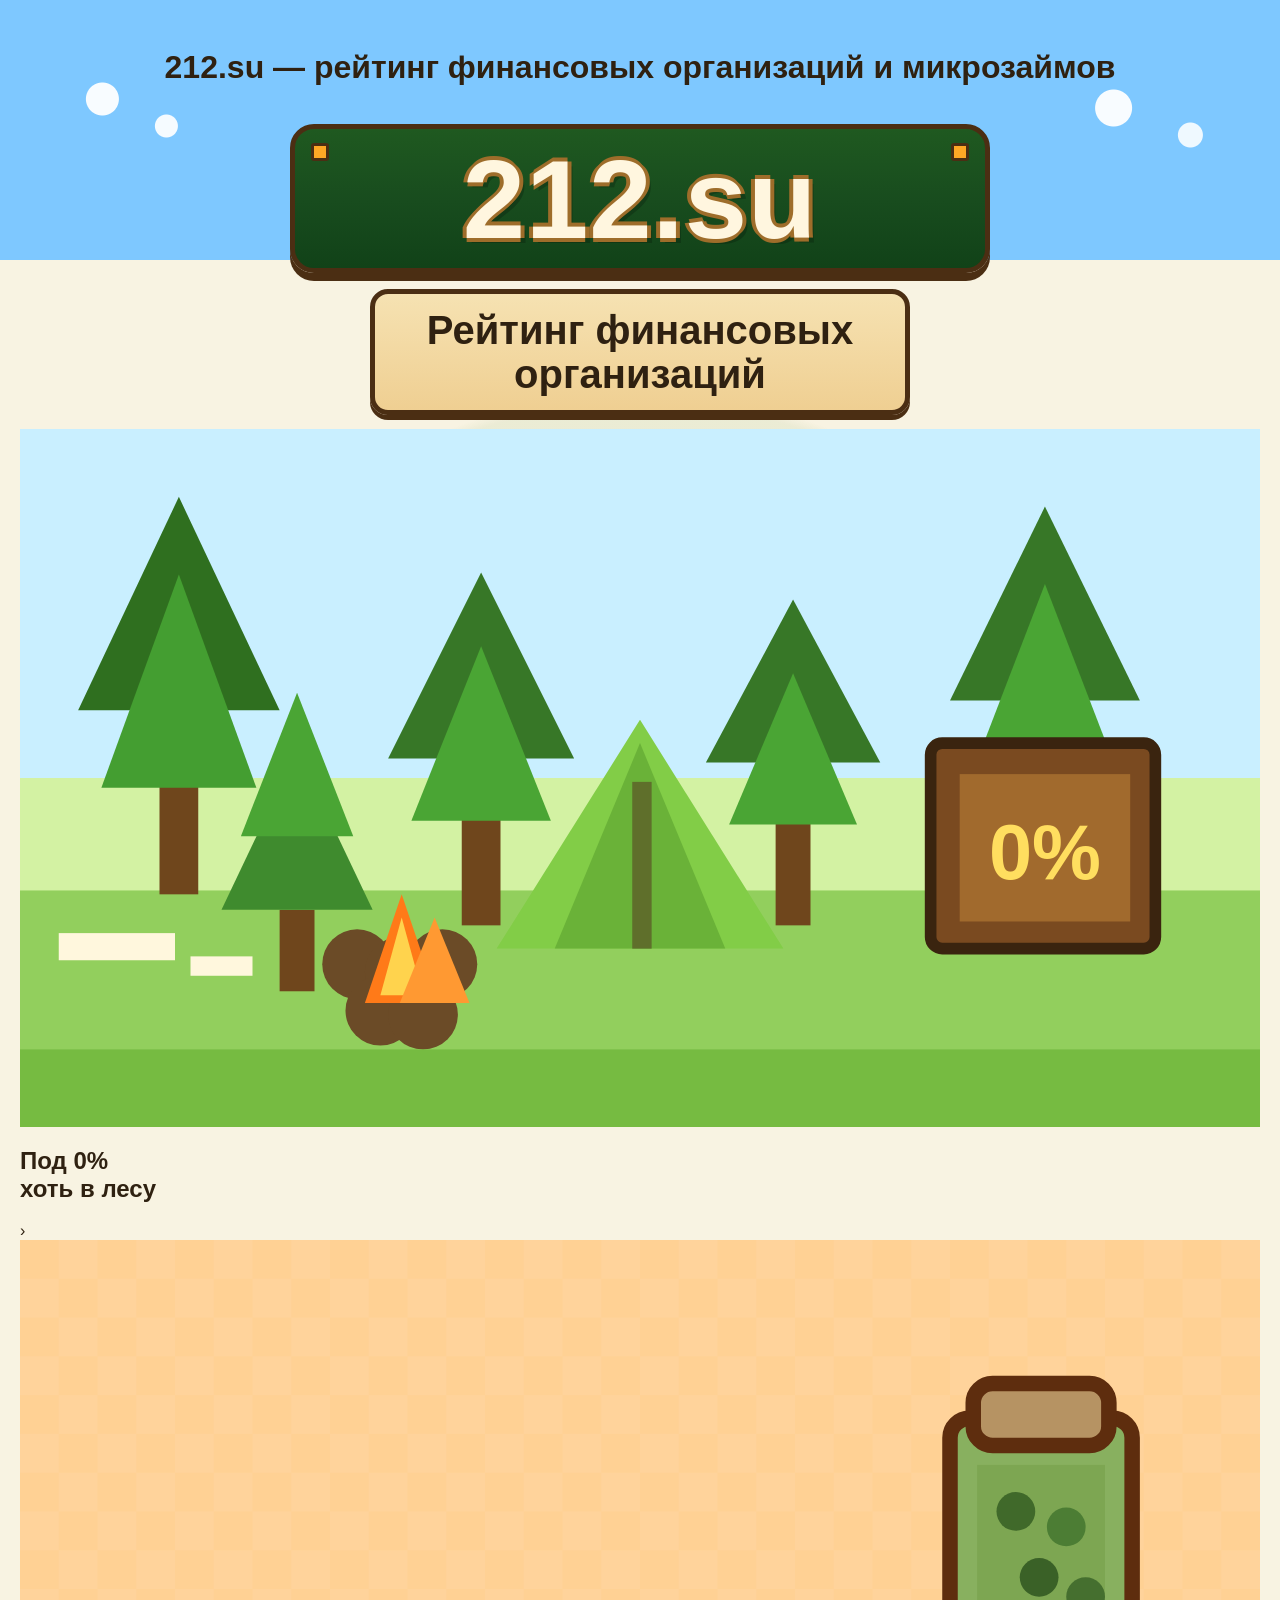
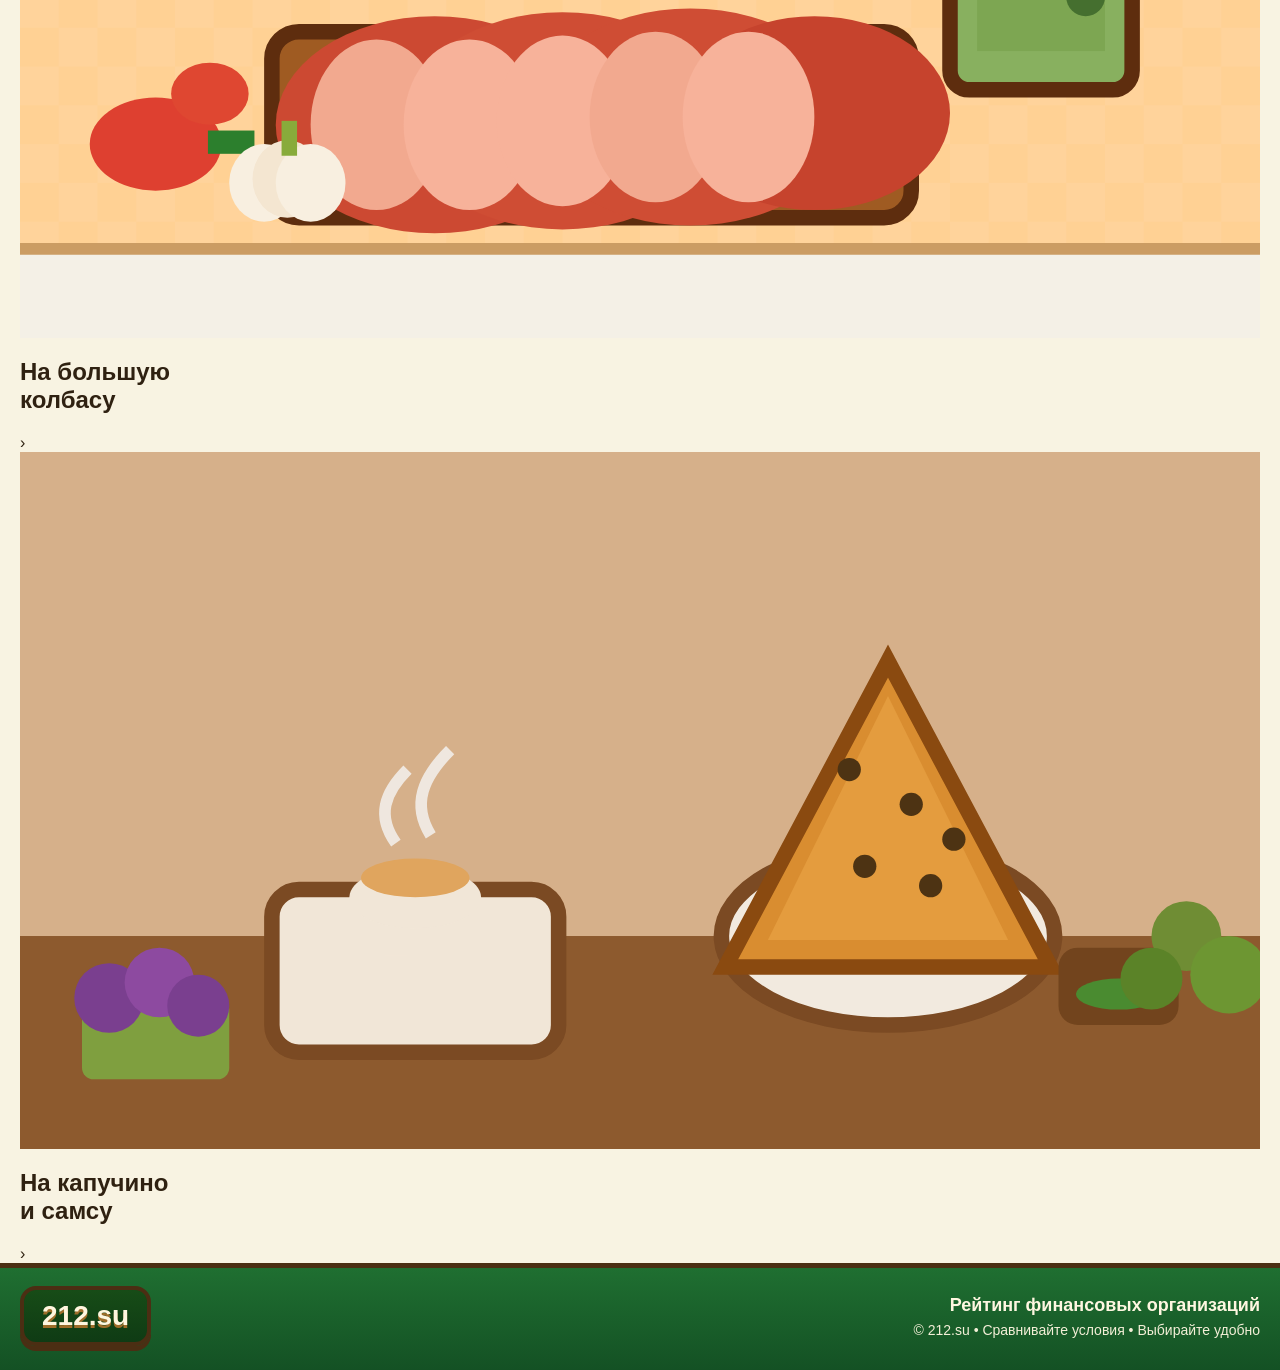
==== commit 45302f11: "Simplify landing to three section buttons" ====
--- a/index.html
+++ b/index.html
@@ -4,22 +4,22 @@
   <meta charset="UTF-8" />
   <meta name="viewport" content="width=device-width, initial-scale=1.0" />
   <title>212.su — рейтинг финансовых организаций и микрозаймов</title>
-  <meta name="description" content="212.su — рейтинг финансовых организаций и микрозаймов онлайн. Под 0% хоть в лесу, на большую колбасу, на капучино и самсу. Брендовый каталог разделов с быстрым переходом к предложениям." />
-  <meta name="keywords" content="212.su, 212 су, двести двенадцать су, рейтинг финансовых организаций, рейтинг микрозаймов, микрозаймы онлайн, займ на карту, первый займ под 0 процентов, быстрые займы, подбор микрозаймов" />
+  <meta name="description" content="212.su — рейтинг финансовых организаций и микрозаймов онлайн. Три брендовых раздела: Под 0% хоть в лесу, На большую колбасу, На капучино и самсу." />
+  <meta name="keywords" content="212.su, 212 су, двести двенадцать су, рейтинг финансовых организаций, рейтинг микрозаймов, микрозаймы онлайн, займы на карту, первый займ под 0 процентов, быстрые займы" />
   <meta name="robots" content="index,follow,max-image-preview:large,max-snippet:-1,max-video-preview:-1" />
-  <meta name="theme-color" content="#1f6f31" />
+  <meta name="theme-color" content="#1b6b2a" />
   <link rel="canonical" href="https://212.su/" />
 
   <meta property="og:type" content="website" />
   <meta property="og:title" content="212.su — рейтинг финансовых организаций" />
-  <meta property="og:description" content="Рейтинг микрозаймов и финансовых организаций. Под 0% хоть в лесу. На большую колбасу. На капучино и самсу." />
+  <meta property="og:description" content="Три брендовых раздела: Под 0% хоть в лесу, На большую колбасу, На капучино и самсу." />
   <meta property="og:url" content="https://212.su/" />
   <meta property="og:image" content="https://212.su/assets/og-image.svg" />
   <meta property="og:site_name" content="212.su" />
 
   <meta name="twitter:card" content="summary_large_image" />
   <meta name="twitter:title" content="212.su — рейтинг финансовых организаций" />
-  <meta name="twitter:description" content="Рейтинг микрозаймов и финансовых организаций." />
+  <meta name="twitter:description" content="Под 0% хоть в лесу. На большую колбасу. На капучино и самсу." />
   <meta name="twitter:image" content="https://212.su/assets/og-image.svg" />
 
   <link rel="icon" href="assets/favicon.svg" type="image/svg+xml" />
@@ -32,12 +32,7 @@
     "name": "212.su",
     "url": "https://212.su/",
     "inLanguage": "ru",
-    "description": "Рейтинг финансовых организаций, рейтинг микрозаймов онлайн и подбор займов на карту.",
-    "publisher": {
-      "@type": "Organization",
-      "name": "212.su",
-      "url": "https://212.su/"
-    }
+    "description": "Рейтинг финансовых организаций и микрозаймов онлайн."
   }
   </script>
 
@@ -45,7 +40,7 @@
   {
     "@context": "https://schema.org",
     "@type": "ItemList",
-    "name": "Основные разделы 212.su",
+    "name": "Разделы 212.su",
     "itemListElement": [
       {"@type": "ListItem", "position": 1, "name": "Под 0% хоть в лесу", "url": "https://212.su/#les"},
       {"@type": "ListItem", "position": 2, "name": "На большую колбасу", "url": "https://212.su/#kolbasa"},
@@ -59,95 +54,62 @@
 
   <header class="hero">
     <div class="wrap hero__inner">
-      <div class="signboard">
-        <div class="brand-sign">
-          <span>212.su</span>
-        </div>
-        <div class="subtitle-sign">
-          <p>Рейтинг финансовых организаций</p>
-        </div>
+      <h1 class="sr-only">212.su — рейтинг финансовых организаций и микрозаймов</h1>
+
+      <div class="brand-sign">
+        <span class="brand-sign__name">212.su</span>
       </div>
 
-      <h1 class="seo-title">212.su — рейтинг микрозаймов и финансовых организаций</h1>
-      <p class="hero__lead">
-        Брендовый каталог разделов про <strong>микрозаймы онлайн</strong>,
-        <strong>первый займ под 0 процентов</strong>, быстрые займы на карту и удобный
-        выбор финансовых организаций.
-      </p>
-
-      <nav class="mini-links" aria-label="Навигация по разделам">
-        <a href="#les">Под 0% хоть в лесу</a>
-        <a href="#kolbasa">На большую колбасу</a>
-        <a href="#samsa">На капучино и самсу</a>
-      </nav>
+      <div class="subtitle-sign">
+        <p>Рейтинг финансовых организаций</p>
+      </div>
     </div>
   </header>
 
-  <main class="wrap main-grid">
-    <section class="tile-grid" aria-label="Основные разделы 212.su">
-      <a class="tile tile--green" id="les" href="#" aria-label="Под 0 процентов хоть в лесу">
-        <div class="tile__art"><img src="assets/forest.svg" alt="Под 0% хоть в лесу" loading="eager"></div>
-        <div class="tile__body">
-          <h2>Под 0% хоть в лесу</h2>
-          <p>Первый займ под 0%, займы онлайн и предложения для новых клиентов.</p>
-          <span class="tile__cta">Перейти <b>›</b></span>
+  <main class="wrap">
+    <section class="button-grid" aria-label="Разделы 212.su">
+      <a class="pixel-card pixel-card--forest" id="les" href="#" aria-label="Под 0 процентов хоть в лесу">
+        <div class="pixel-card__image">
+          <img src="assets/forest.svg" alt="Под 0% хоть в лесу" loading="eager" />
+        </div>
+        <div class="pixel-card__shade"></div>
+        <div class="pixel-card__content">
+          <h2>Под 0%<br>хоть в лесу</h2>
+          <span class="pixel-card__arrow" aria-hidden="true">›</span>
         </div>
       </a>
 
-      <a class="tile tile--orange" id="kolbasa" href="#" aria-label="На большую колбасу">
-        <div class="tile__art"><img src="assets/kolbasa.svg" alt="На большую колбасу" loading="lazy"></div>
-        <div class="tile__body">
-          <h2>На большую колбасу</h2>
-          <p>Быстрые займы на повседневные расходы и удобный подбор микрозаймов.</p>
-          <span class="tile__cta">Перейти <b>›</b></span>
+      <a class="pixel-card pixel-card--kolbasa" id="kolbasa" href="#" aria-label="На большую колбасу">
+        <div class="pixel-card__image">
+          <img src="assets/kolbasa.svg" alt="На большую колбасу" loading="lazy" />
+        </div>
+        <div class="pixel-card__shade"></div>
+        <div class="pixel-card__content">
+          <h2>На большую<br>колбасу</h2>
+          <span class="pixel-card__arrow" aria-hidden="true">›</span>
         </div>
       </a>
 
-      <a class="tile tile--brown" id="samsa" href="#" aria-label="На капучино и самсу">
-        <div class="tile__art"><img src="assets/samsa.svg" alt="На капучино и самсу" loading="lazy"></div>
-        <div class="tile__body">
-          <h2>На капучино и самсу</h2>
-          <p>Небольшие займы онлайн на карту для ежедневных потребностей.</p>
-          <span class="tile__cta">Перейти <b>›</b></span>
+      <a class="pixel-card pixel-card--samsa" id="samsa" href="#" aria-label="На капучино и самсу">
+        <div class="pixel-card__image">
+          <img src="assets/samsa.svg" alt="На капучино и самсу" loading="lazy" />
+        </div>
+        <div class="pixel-card__shade"></div>
+        <div class="pixel-card__content">
+          <h2>На капучино<br>и самсу</h2>
+          <span class="pixel-card__arrow" aria-hidden="true">›</span>
         </div>
       </a>
     </section>
-
-    <aside class="info-panel">
-      <section class="panel panel--about" aria-labelledby="about212">
-        <h2 id="about212">О сайте 212.su</h2>
-        <p><strong>212.su</strong> — это одностраничный брендовый сайт про рейтинг микрозаймов и финансовых организаций. На странице собраны три отдельные смысловые зоны, чтобы поисковые системы и пользователи видели понятные разделы.</p>
-      </section>
-
-      <section class="panel panel--semantics" aria-labelledby="semantics212">
-        <h2 id="semantics212">Семантика страницы</h2>
-        <ul>
-          <li>рейтинг микрозаймов</li>
-          <li>микрозаймы онлайн</li>
-          <li>займы на карту</li>
-          <li>первый займ под 0 процентов</li>
-          <li>рейтинг финансовых организаций</li>
-          <li>212 су</li>
-          <li>двести двенадцать су</li>
-          <li>быстрые займы онлайн</li>
-        </ul>
-      </section>
-    </aside>
   </main>
 
-  <section class="bottom-copy wrap">
-    <div class="bottom-copy__box">
-      <h2>Разделы 212.su</h2>
-      <p><strong>Под 0% хоть в лесу</strong> — раздел про первый займ под 0 процентов и предложения для новых клиентов. <strong>На большую колбасу</strong> — раздел про быстрые займы на повседневные расходы. <strong>На капучино и самсу</strong> — раздел про небольшие займы онлайн на карту. Это помогает лучше раскрыть брендовый запрос <strong>212.su</strong> и связать его с тематикой микрозаймов и финансовых организаций.</p>
-    </div>
-  </section>
-
   <footer class="footer">
+    <div class="footer__grass" aria-hidden="true"></div>
     <div class="wrap footer__inner">
       <div class="footer__logo">212.su</div>
       <div class="footer__text">
         <strong>Рейтинг финансовых организаций</strong>
-        <span>Сравнивайте условия • Выбирайте удобно</span>
+        <span>© 212.su • Сравнивайте условия • Выбирайте удобно</span>
       </div>
     </div>
   </footer>
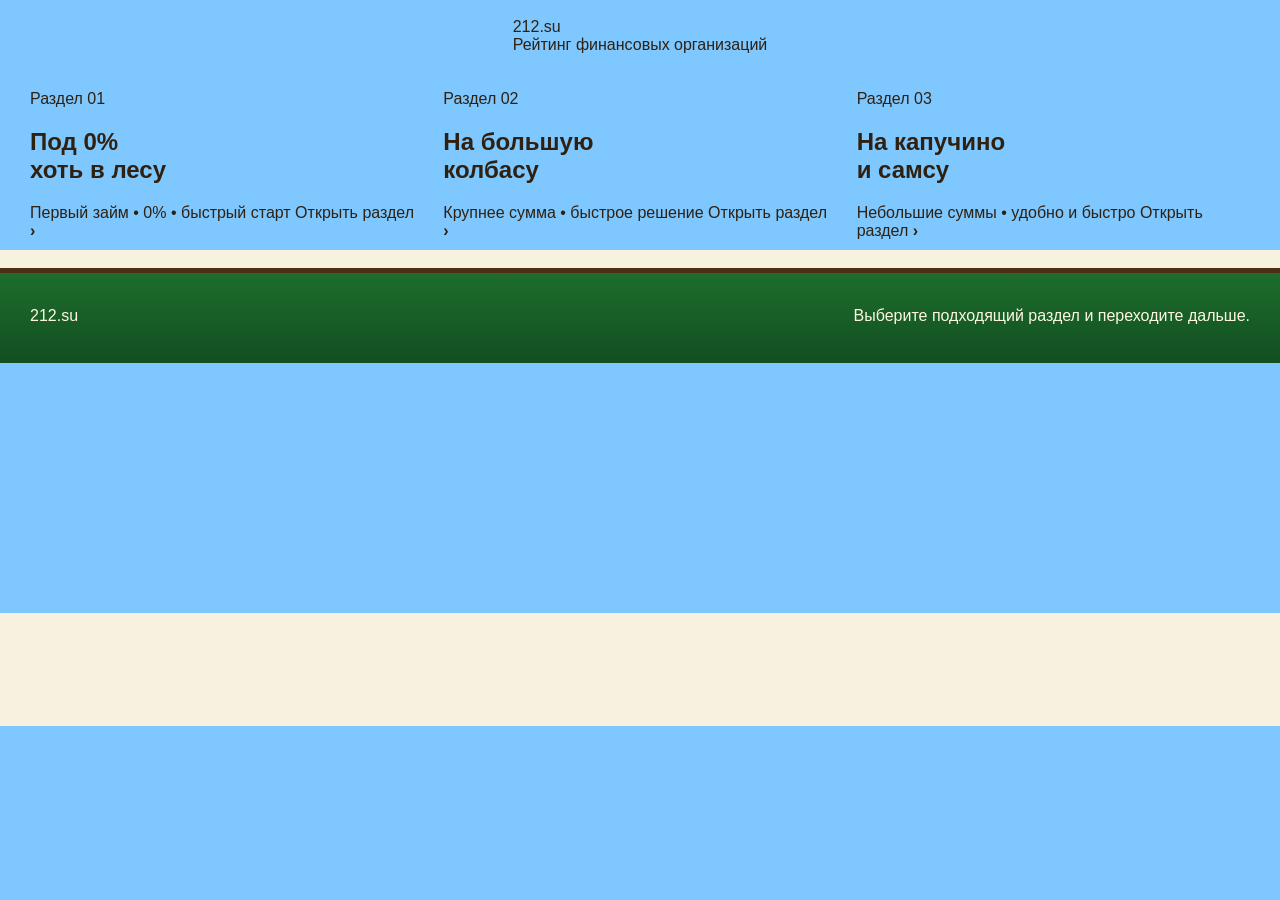
==== commit 1cb6e6f3: "Redesign landing with text-only Sega-inspired buttons" ====
--- a/index.html
+++ b/index.html
@@ -7,7 +7,7 @@
   <meta name="description" content="212.su — рейтинг финансовых организаций и микрозаймов онлайн. Три брендовых раздела: Под 0% хоть в лесу, На большую колбасу, На капучино и самсу." />
   <meta name="keywords" content="212.su, 212 су, двести двенадцать су, рейтинг финансовых организаций, рейтинг микрозаймов, микрозаймы онлайн, займы на карту, первый займ под 0 процентов, быстрые займы" />
   <meta name="robots" content="index,follow,max-image-preview:large,max-snippet:-1,max-video-preview:-1" />
-  <meta name="theme-color" content="#1b6b2a" />
+  <meta name="theme-color" content="#0a1a36" />
   <link rel="canonical" href="https://212.su/" />
 
   <meta property="og:type" content="website" />
@@ -50,67 +50,48 @@
   </script>
 </head>
 <body>
-  <div class="page-bg" aria-hidden="true"></div>
+  <div class="page-noise" aria-hidden="true"></div>
 
   <header class="hero">
     <div class="wrap hero__inner">
       <h1 class="sr-only">212.su — рейтинг финансовых организаций и микрозаймов</h1>
 
-      <div class="brand-sign">
-        <span class="brand-sign__name">212.su</span>
-      </div>
-
-      <div class="subtitle-sign">
-        <p>Рейтинг финансовых организаций</p>
+      <div class="brand-lockup">
+        <div class="brand-lockup__top">212.su</div>
+        <div class="brand-lockup__bottom">Рейтинг финансовых организаций</div>
       </div>
     </div>
   </header>
 
-  <main class="wrap">
+  <main class="wrap main-content">
     <section class="button-grid" aria-label="Разделы 212.su">
-      <a class="pixel-card pixel-card--forest" id="les" href="#" aria-label="Под 0 процентов хоть в лесу">
-        <div class="pixel-card__image">
-          <img src="assets/forest.svg" alt="Под 0% хоть в лесу" loading="eager" />
-        </div>
-        <div class="pixel-card__shade"></div>
-        <div class="pixel-card__content">
-          <h2>Под 0%<br>хоть в лесу</h2>
-          <span class="pixel-card__arrow" aria-hidden="true">›</span>
-        </div>
+      <a class="mega-button mega-button--green" id="les" href="#" aria-label="Под 0 процентов хоть в лесу">
+        <span class="mega-button__badge">Раздел 01</span>
+        <h2>Под 0%<br>хоть в лесу</h2>
+        <span class="mega-button__sub">Первый займ • 0% • быстрый старт</span>
+        <span class="mega-button__go">Открыть раздел <b>›</b></span>
       </a>
 
-      <a class="pixel-card pixel-card--kolbasa" id="kolbasa" href="#" aria-label="На большую колбасу">
-        <div class="pixel-card__image">
-          <img src="assets/kolbasa.svg" alt="На большую колбасу" loading="lazy" />
-        </div>
-        <div class="pixel-card__shade"></div>
-        <div class="pixel-card__content">
-          <h2>На большую<br>колбасу</h2>
-          <span class="pixel-card__arrow" aria-hidden="true">›</span>
-        </div>
+      <a class="mega-button mega-button--orange" id="kolbasa" href="#" aria-label="На большую колбасу">
+        <span class="mega-button__badge">Раздел 02</span>
+        <h2>На большую<br>колбасу</h2>
+        <span class="mega-button__sub">Крупнее сумма • быстрое решение</span>
+        <span class="mega-button__go">Открыть раздел <b>›</b></span>
       </a>
 
-      <a class="pixel-card pixel-card--samsa" id="samsa" href="#" aria-label="На капучино и самсу">
-        <div class="pixel-card__image">
-          <img src="assets/samsa.svg" alt="На капучино и самсу" loading="lazy" />
-        </div>
-        <div class="pixel-card__shade"></div>
-        <div class="pixel-card__content">
-          <h2>На капучино<br>и самсу</h2>
-          <span class="pixel-card__arrow" aria-hidden="true">›</span>
-        </div>
+      <a class="mega-button mega-button--violet" id="samsa" href="#" aria-label="На капучино и самсу">
+        <span class="mega-button__badge">Раздел 03</span>
+        <h2>На капучино<br>и самсу</h2>
+        <span class="mega-button__sub">Небольшие суммы • удобно и быстро</span>
+        <span class="mega-button__go">Открыть раздел <b>›</b></span>
       </a>
     </section>
   </main>
 
   <footer class="footer">
-    <div class="footer__grass" aria-hidden="true"></div>
     <div class="wrap footer__inner">
-      <div class="footer__logo">212.su</div>
-      <div class="footer__text">
-        <strong>Рейтинг финансовых организаций</strong>
-        <span>© 212.su • Сравнивайте условия • Выбирайте удобно</span>
-      </div>
+      <div class="footer__brand">212.su</div>
+      <p>Выберите подходящий раздел и переходите дальше.</p>
     </div>
   </footer>
 </body>
--- a/style.css
+++ b/style.css
@@ -1,21 +1,23 @@
 :root {
-  --bg: #f8f3e2;
+  --sky-top: #7fc7ff;
+  --sky-bottom: #8fd2ff;
+  --ground: #f7f1df;
   --paper: #fff7e7;
-  --paper-2: #fff0cf;
-  --green: #2f7b24;
-  --green-soft: #64ba42;
-  --orange: #d8780e;
-  --orange-soft: #f29e28;
-  --brown: #7b4b1a;
-  --brown-soft: #b17539;
+  --line: #4b2e13;
   --ink: #2f2111;
-  --line: #4b2e13;
-  --sky: #7ec8ff;
+  --green-1: #1d5e1b;
+  --green-2: #15491a;
+  --green-soft: #64bf42;
+  --orange-1: #f39a1e;
+  --orange-2: #d87508;
+  --brown-1: #b77738;
+  --brown-2: #7e4d1f;
+  --cream: #f1ddab;
+  --cream-2: #eccd8c;
   --shadow: 0 8px 0 #4b2e13;
   --shadow-sm: 0 5px 0 #4b2e13;
   --radius-xl: 30px;
   --radius-lg: 22px;
-  --radius-md: 18px;
 }
 
 * { box-sizing: border-box; }
@@ -23,16 +25,26 @@
 body {
   margin: 0;
   min-width: 320px;
+  color: var(--ink);
   font-family: Verdana, Arial, sans-serif;
-  color: var(--ink);
-  background:
-    linear-gradient(180deg, var(--sky) 0 260px, var(--bg) 260px 100%);
+  background: linear-gradient(180deg, var(--sky-top) 0 250px, var(--ground) 250px 100%);
 }
 img { display: block; max-width: 100%; }
 a { color: inherit; text-decoration: none; }
 .wrap {
-  width: min(1180px, calc(100% - 28px));
+  width: min(1220px, calc(100% - 28px));
   margin: 0 auto;
+}
+.sr-only {
+  position: absolute;
+  width: 1px;
+  height: 1px;
+  padding: 0;
+  margin: -1px;
+  overflow: hidden;
+  clip: rect(0, 0, 0, 0);
+  white-space: nowrap;
+  border: 0;
 }
 .page-bg {
   position: fixed;
@@ -40,50 +52,28 @@
   z-index: -1;
   pointer-events: none;
   background:
-    radial-gradient(circle at 8% 11%, rgba(255,255,255,.95) 0 16px, transparent 17px),
-    radial-gradient(circle at 13% 14%, rgba(255,255,255,.92) 0 11px, transparent 12px),
-    radial-gradient(circle at 87% 12%, rgba(255,255,255,.95) 0 18px, transparent 19px),
-    radial-gradient(circle at 93% 15%, rgba(255,255,255,.88) 0 12px, transparent 13px),
-    radial-gradient(circle at 50% 100%, rgba(87,150,58,.08) 0 45%, transparent 46%);
-}
-
-.hero { padding: 28px 0 14px; }
+    radial-gradient(circle at 6% 13%, rgba(255,255,255,.96) 0 18px, transparent 19px),
+    radial-gradient(circle at 11% 18%, rgba(255,255,255,.9) 0 12px, transparent 13px),
+    radial-gradient(circle at 89% 12%, rgba(255,255,255,.96) 0 18px, transparent 19px),
+    radial-gradient(circle at 96% 17%, rgba(255,255,255,.9) 0 12px, transparent 13px),
+    linear-gradient(180deg, transparent 0 68%, rgba(119, 186, 71, .08) 68% 100%);
+}
+
+.hero {
+  padding: 18px 0 10px;
+}
 .hero__inner {
   display: grid;
   justify-items: center;
-  gap: 16px;
-}
-.seo-title {
-  position: absolute;
-  width: 1px;
-  height: 1px;
-  padding: 0;
-  margin: -1px;
-  overflow: hidden;
-  clip: rect(0,0,0,0);
-  border: 0;
-}
-.signboard {
-  display: grid;
-  gap: 10px;
-  justify-items: center;
-  width: 100%;
-}
-.brand-sign,
-.subtitle-sign,
-.panel,
-.bottom-copy__box,
-.tile,
-.footer__logo {
-  image-rendering: pixelated;
+  gap: 12px;
 }
 .brand-sign {
-  width: min(100%, 700px);
-  padding: 18px 20px 16px;
+  width: min(100%, 880px);
+  padding: 20px 24px 18px;
   border: 5px solid var(--line);
-  border-radius: 24px;
+  border-radius: 28px;
   box-shadow: var(--shadow);
-  background: linear-gradient(180deg, #1f5920, #184c1e 52%, #114218 100%);
+  background: linear-gradient(180deg, var(--green-1), var(--green-2));
   position: relative;
   text-align: center;
 }
@@ -92,271 +82,234 @@
   content: "";
   position: absolute;
   top: 14px;
-  width: 12px;
-  height: 12px;
-  background: #ffa825;
+  width: 14px;
+  height: 14px;
+  background: #ffa826;
   border: 3px solid var(--line);
-  border-radius: 3px;
-}
-.brand-sign::before { left: 16px; }
-.brand-sign::after { right: 16px; }
-.brand-sign span {
+  border-radius: 2px;
+}
+.brand-sign::before { left: 22px; }
+.brand-sign::after { right: 22px; }
+.brand-sign__name {
   display: block;
-  font-size: clamp(52px, 12vw, 112px);
-  line-height: 0.94;
-  font-weight: 900;
-  letter-spacing: 1px;
-  color: #fff6df;
+  font-size: clamp(56px, 10vw, 138px);
+  line-height: .9;
+  font-weight: 900;
+  color: #fff7df;
   text-shadow:
-    0 4px 0 #9e6d2a,
-    4px 0 0 #9e6d2a,
-    -4px 0 0 #9e6d2a,
-    0 -4px 0 #9e6d2a,
-    5px 5px 0 rgba(0, 0, 0, .20);
+    0 4px 0 #9c6d2d,
+    4px 0 0 #9c6d2d,
+    -4px 0 0 #9c6d2d,
+    0 -4px 0 #9c6d2d,
+    6px 6px 0 rgba(0,0,0,.18);
 }
 .subtitle-sign {
-  width: min(100%, 540px);
-  padding: 14px 18px;
+  width: min(100%, 680px);
+  padding: 16px 20px;
   border: 5px solid var(--line);
-  border-radius: 18px;
+  border-radius: 22px;
   box-shadow: var(--shadow-sm);
-  background: linear-gradient(180deg, #f6e2b2, #efcf92);
+  background: linear-gradient(180deg, var(--cream), var(--cream-2));
   text-align: center;
 }
 .subtitle-sign p {
   margin: 0;
-  font-size: clamp(20px, 4.8vw, 40px);
-  font-weight: 900;
-  line-height: 1.1;
-}
-.hero__lead {
-  margin: 4px 0 0;
-  max-width: 850px;
-  padding: 16px 18px;
+  font-size: clamp(26px, 5.4vw, 60px);
+  line-height: 1.08;
+  font-weight: 900;
+}
+
+.button-grid {
+  display: grid;
+  gap: 20px;
+  padding: 26px 0 28px;
+}
+.pixel-card {
+  position: relative;
+  min-height: 250px;
+  overflow: hidden;
+  border: 5px solid var(--line);
+  border-radius: var(--radius-xl);
+  box-shadow: var(--shadow);
+  background: #dff3ff;
+}
+.pixel-card__image,
+.pixel-card__image img {
+  width: 100%;
+  height: 100%;
+}
+.pixel-card__image img {
+  object-fit: cover;
+}
+.pixel-card__shade {
+  position: absolute;
+  inset: 0;
+  background: linear-gradient(90deg, rgba(0,0,0,.34) 0%, rgba(0,0,0,.16) 38%, rgba(0,0,0,.04) 62%, rgba(0,0,0,.12) 100%);
+}
+.pixel-card__content {
+  position: absolute;
+  inset: 0;
+  display: flex;
+  align-items: flex-end;
+  justify-content: space-between;
+  gap: 18px;
+  padding: 20px;
+}
+.pixel-card h2 {
+  margin: 0;
+  max-width: 72%;
+  color: #fff9ee;
+  font-size: clamp(34px, 7vw, 58px);
+  line-height: 0.98;
+  font-weight: 900;
+  text-shadow:
+    0 4px 0 rgba(75,46,19,.9),
+    4px 0 0 rgba(75,46,19,.9),
+    -4px 0 0 rgba(75,46,19,.9),
+    0 -4px 0 rgba(75,46,19,.9),
+    5px 5px 0 rgba(0,0,0,.22);
+}
+.pixel-card__arrow {
+  flex: 0 0 auto;
+  width: 78px;
+  height: 78px;
+  display: grid;
+  place-items: center;
   border: 4px solid var(--line);
   border-radius: 18px;
   box-shadow: var(--shadow-sm);
-  background: rgba(255, 249, 235, .96);
-  text-align: center;
-  font-size: 17px;
-  line-height: 1.6;
-}
-.mini-links {
-  display: flex;
-  flex-wrap: wrap;
-  gap: 10px;
-  justify-content: center;
-}
-.mini-links a {
-  padding: 14px 18px;
-  border: 4px solid var(--line);
-  border-radius: 999px;
-  box-shadow: var(--shadow-sm);
-  background: #fff8ec;
-  font-weight: 800;
-  text-align: center;
-}
-
-.main-grid {
-  display: grid;
-  gap: 22px;
-  align-items: start;
-  padding: 14px 0 14px;
-}
-.tile-grid {
-  display: grid;
-  gap: 18px;
-}
-.tile {
-  display: grid;
-  grid-template-columns: 1fr;
-  background: var(--paper);
-  border: 5px solid var(--line);
-  border-radius: var(--radius-xl);
-  box-shadow: var(--shadow);
-  overflow: hidden;
-  transition: transform .15s ease;
-}
-.tile:hover { transform: translateY(-2px); }
-.tile__art {
-  background: linear-gradient(180deg, #d3f1ff 0 52%, #f4eccf 52% 100%);
-  padding: 12px;
-}
-.tile__art img {
-  width: 100%;
-  border: 4px solid var(--line);
-  border-radius: 18px;
-  background: #fff;
-}
-.tile__body {
-  display: grid;
-  gap: 10px;
-  padding: 18px 18px 20px;
-}
-.tile h2 {
-  margin: 0;
-  font-size: clamp(30px, 6vw, 48px);
+  color: #fff8ea;
+  font-size: 52px;
+  font-weight: 900;
   line-height: 1;
-  font-weight: 900;
-}
-.tile p {
-  margin: 0;
-  font-size: 16px;
-  line-height: 1.55;
-}
-.tile__cta {
-  margin-top: 4px;
-  display: inline-flex;
-  align-items: center;
-  justify-content: space-between;
-  gap: 12px;
-  min-height: 56px;
-  padding: 13px 16px;
-  width: fit-content;
-  min-width: 170px;
-  border: 4px solid var(--line);
-  border-radius: 16px;
-  box-shadow: var(--shadow-sm);
-  color: #fff8ea;
-  font-weight: 900;
-}
-.tile__cta b { font-size: 28px; line-height: 1; }
-.tile--green h2 { color: var(--green); }
-.tile--green .tile__cta { background: linear-gradient(180deg, #6fcf45, #2e8b2f); }
-.tile--orange h2 { color: var(--orange); }
-.tile--orange .tile__cta { background: linear-gradient(180deg, #ffab37, #de7808); }
-.tile--brown h2 { color: var(--brown); }
-.tile--brown .tile__cta { background: linear-gradient(180deg, #c2844e, #86511d); }
-
-.info-panel {
-  display: grid;
-  gap: 18px;
-}
-.panel {
-  background: rgba(255, 249, 235, .96);
-  border: 5px solid var(--line);
-  border-radius: 26px;
-  box-shadow: var(--shadow-sm);
-  padding: 18px;
-}
-.panel h2 {
-  margin: 0 0 10px;
-  font-size: clamp(24px, 4vw, 34px);
-  line-height: 1.1;
-}
-.panel p,
-.panel li {
-  font-size: 15px;
-  line-height: 1.65;
-}
-.panel ul {
-  margin: 0;
-  padding-left: 20px;
-  columns: 1;
-}
-.bottom-copy {
-  padding: 8px 0 26px;
-}
-.bottom-copy__box {
-  background: rgba(255, 249, 235, .96);
-  border: 5px solid var(--line);
-  border-radius: 26px;
-  box-shadow: var(--shadow-sm);
-  padding: 20px 18px;
-}
-.bottom-copy__box h2 {
-  margin: 0 0 10px;
-  font-size: clamp(24px, 4vw, 34px);
-}
-.bottom-copy__box p {
-  margin: 0;
-  font-size: 15px;
-  line-height: 1.68;
-}
+  margin-bottom: 2px;
+}
+.pixel-card--forest .pixel-card__arrow { background: linear-gradient(180deg, #6aca43, #2a8926); }
+.pixel-card--kolbasa .pixel-card__arrow { background: linear-gradient(180deg, var(--orange-1), var(--orange-2)); }
+.pixel-card--samsa .pixel-card__arrow { background: linear-gradient(180deg, var(--brown-1), var(--brown-2)); }
+
 .footer {
-  background: linear-gradient(180deg, #1f6f31 0, #145124 100%);
-  color: #fff7e1;
+  background: linear-gradient(180deg, #1d6d2c 0%, #124f22 100%);
+  color: #fff7e2;
   border-top: 5px solid var(--line);
+}
+.footer__grass {
+  height: 34px;
+  background:
+    radial-gradient(circle at 6% 100%, #90d555 0 18px, transparent 19px),
+    radial-gradient(circle at 16% 100%, #7fc948 0 22px, transparent 23px),
+    radial-gradient(circle at 29% 100%, #8ed152 0 18px, transparent 19px),
+    radial-gradient(circle at 41% 100%, #79bf43 0 20px, transparent 21px),
+    radial-gradient(circle at 54% 100%, #8ed152 0 22px, transparent 23px),
+    radial-gradient(circle at 67% 100%, #79bf43 0 19px, transparent 20px),
+    radial-gradient(circle at 80% 100%, #8ed152 0 21px, transparent 22px),
+    radial-gradient(circle at 92% 100%, #79bf43 0 18px, transparent 19px),
+    linear-gradient(180deg, #b8eb93, #95d664 60%, #67b43d 100%);
+  border-bottom: 5px solid var(--line);
 }
 .footer__inner {
   display: flex;
   align-items: center;
   justify-content: space-between;
-  gap: 14px;
-  padding: 18px 0 24px;
+  gap: 16px;
+  padding: 18px 0 22px;
 }
 .footer__logo {
   flex: 0 0 auto;
-  padding: 12px 18px;
+  padding: 12px 16px;
   border: 4px solid var(--line);
   border-radius: 16px;
   box-shadow: var(--shadow-sm);
-  background: linear-gradient(180deg, #174c17, #0f3b14);
-  font-size: 28px;
+  background: linear-gradient(180deg, #184c19, #0f3915);
+  font-size: 30px;
   font-weight: 900;
   line-height: 1;
-  color: #fff6df;
-  text-shadow: 0 3px 0 #9e6d2a;
+  color: #fff7df;
+  text-shadow: 0 3px 0 #9c6d2d;
 }
 .footer__text {
   display: grid;
-  gap: 6px;
+  gap: 4px;
   text-align: right;
 }
-.footer__text strong { font-size: 18px; }
-.footer__text span { font-size: 14px; opacity: .95; }
-
-@media (min-width: 780px) {
-  .wrap { width: min(1240px, calc(100% - 40px)); }
-  .tile {
-    grid-template-columns: minmax(320px, 42%) 1fr;
+.footer__text strong {
+  font-size: 18px;
+}
+.footer__text span {
+  font-size: 14px;
+  opacity: .96;
+}
+
+@media (min-width: 900px) {
+  .button-grid {
+    grid-template-columns: repeat(3, minmax(0, 1fr));
     align-items: stretch;
   }
-  .tile__art {
-    display: flex;
+  .pixel-card {
+    min-height: 560px;
+  }
+  .pixel-card__content {
     align-items: stretch;
-  }
-  .tile__art img {
-    height: 100%;
-    object-fit: cover;
-  }
-  .panel ul { columns: 2; }
-}
-
-@media (min-width: 1120px) {
-  .main-grid {
-    grid-template-columns: minmax(0, 2.1fr) minmax(320px, .9fr);
-  }
-  .tile-grid {
-    grid-template-columns: 1fr 1fr;
-    grid-template-areas:
-      "green green"
-      "orange brown";
-  }
-  .tile--green { grid-area: green; }
-  .tile--orange { grid-area: orange; }
-  .tile--brown { grid-area: brown; }
-  .tile--green {
-    grid-template-columns: minmax(360px, 44%) 1fr;
-  }
-  .tile--orange,
-  .tile--brown {
+    flex-direction: column;
+    justify-content: space-between;
+  }
+  .pixel-card h2 {
+    max-width: 100%;
+    margin-top: auto;
+  }
+  .pixel-card__arrow {
+    align-self: flex-end;
+  }
+}
+
+@media (max-width: 899px) {
+  .button-grid {
     grid-template-columns: 1fr;
   }
-  .tile--orange .tile__art,
-  .tile--brown .tile__art {
-    padding-bottom: 0;
-  }
-}
-
-@media (max-width: 779px) {
-  .hero { padding-top: 18px; }
-  .hero__lead { font-size: 15px; }
-  .mini-links { display: none; }
-  .tile__cta { width: 100%; }
+  .pixel-card {
+    min-height: 250px;
+  }
+}
+
+@media (max-width: 640px) {
+  .hero {
+    padding-top: 14px;
+  }
+  .brand-sign {
+    padding: 18px 14px 16px;
+    border-radius: 22px;
+  }
+  .subtitle-sign {
+    padding: 14px 14px;
+    border-radius: 18px;
+  }
+  .button-grid {
+    padding-top: 18px;
+    gap: 16px;
+  }
+  .pixel-card {
+    min-height: 230px;
+    border-radius: 24px;
+  }
+  .pixel-card__content {
+    padding: 16px;
+    gap: 14px;
+  }
+  .pixel-card h2 {
+    max-width: 72%;
+    font-size: clamp(28px, 9vw, 44px);
+  }
+  .pixel-card__arrow {
+    width: 66px;
+    height: 66px;
+    font-size: 44px;
+    border-radius: 16px;
+  }
   .footer__inner {
     flex-direction: column;
     text-align: center;
   }
-  .footer__text { text-align: center; }
-}
+  .footer__text {
+    text-align: center;
+  }
+}
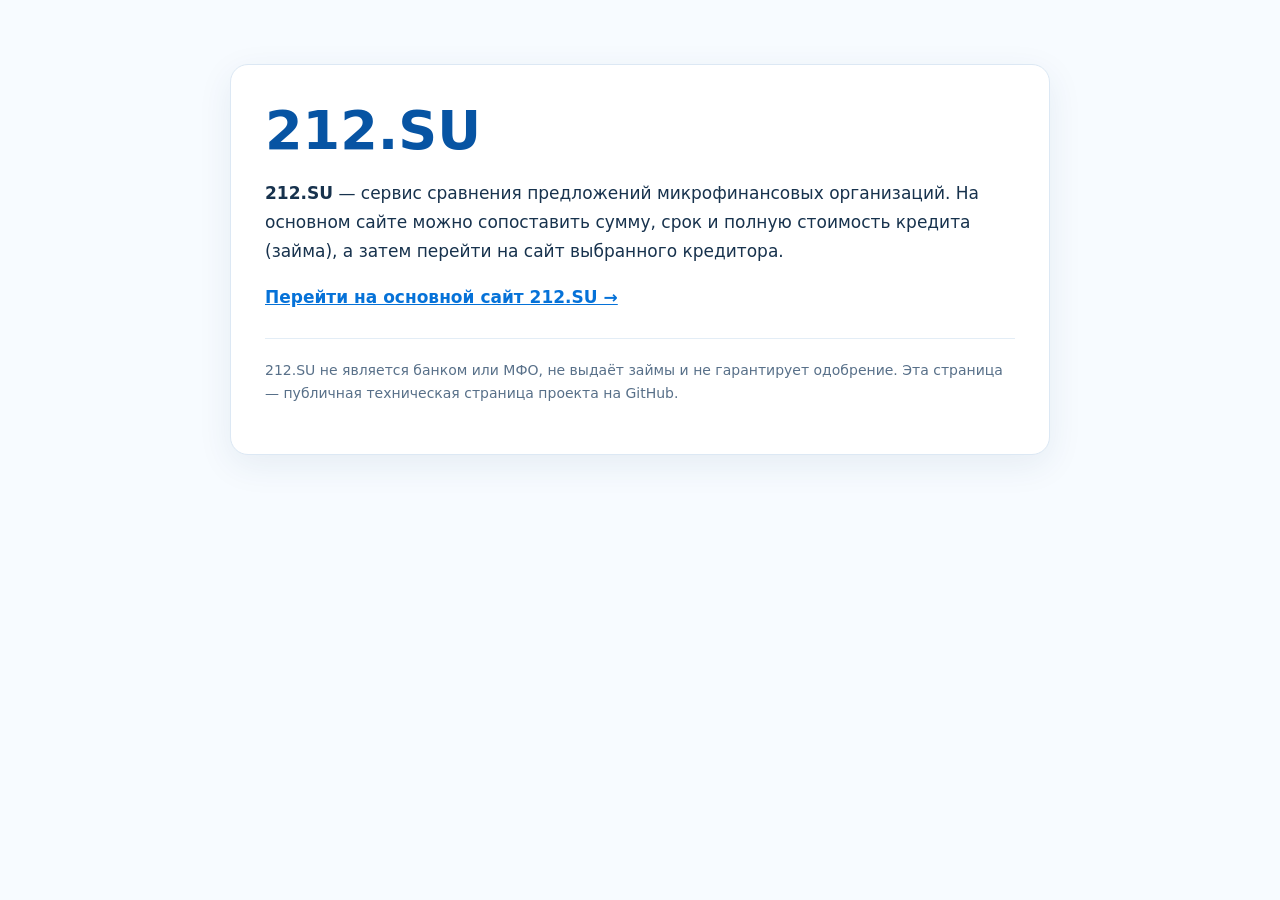
==== commit 13cffc36: "Replace outdated landing with current 212.SU project page" ====
--- a/index.html
+++ b/index.html
@@ -1,98 +1,34 @@
-<!DOCTYPE html>
+<!doctype html>
 <html lang="ru">
 <head>
-  <meta charset="UTF-8" />
-  <meta name="viewport" content="width=device-width, initial-scale=1.0" />
-  <title>212.su — рейтинг финансовых организаций и микрозаймов</title>
-  <meta name="description" content="212.su — рейтинг финансовых организаций и микрозаймов онлайн. Три брендовых раздела: Под 0% хоть в лесу, На большую колбасу, На капучино и самсу." />
-  <meta name="keywords" content="212.su, 212 су, двести двенадцать су, рейтинг финансовых организаций, рейтинг микрозаймов, микрозаймы онлайн, займы на карту, первый займ под 0 процентов, быстрые займы" />
-  <meta name="robots" content="index,follow,max-image-preview:large,max-snippet:-1,max-video-preview:-1" />
-  <meta name="theme-color" content="#0a1a36" />
-  <link rel="canonical" href="https://212.su/" />
-
-  <meta property="og:type" content="website" />
-  <meta property="og:title" content="212.su — рейтинг финансовых организаций" />
-  <meta property="og:description" content="Три брендовых раздела: Под 0% хоть в лесу, На большую колбасу, На капучино и самсу." />
-  <meta property="og:url" content="https://212.su/" />
-  <meta property="og:image" content="https://212.su/assets/og-image.svg" />
-  <meta property="og:site_name" content="212.su" />
-
-  <meta name="twitter:card" content="summary_large_image" />
-  <meta name="twitter:title" content="212.su — рейтинг финансовых организаций" />
-  <meta name="twitter:description" content="Под 0% хоть в лесу. На большую колбасу. На капучино и самсу." />
-  <meta name="twitter:image" content="https://212.su/assets/og-image.svg" />
-
-  <link rel="icon" href="assets/favicon.svg" type="image/svg+xml" />
-  <link rel="stylesheet" href="style.css" />
-
-  <script type="application/ld+json">
-  {
-    "@context": "https://schema.org",
-    "@type": "WebSite",
-    "name": "212.su",
-    "url": "https://212.su/",
-    "inLanguage": "ru",
-    "description": "Рейтинг финансовых организаций и микрозаймов онлайн."
-  }
-  </script>
-
-  <script type="application/ld+json">
-  {
-    "@context": "https://schema.org",
-    "@type": "ItemList",
-    "name": "Разделы 212.su",
-    "itemListElement": [
-      {"@type": "ListItem", "position": 1, "name": "Под 0% хоть в лесу", "url": "https://212.su/#les"},
-      {"@type": "ListItem", "position": 2, "name": "На большую колбасу", "url": "https://212.su/#kolbasa"},
-      {"@type": "ListItem", "position": 3, "name": "На капучино и самсу", "url": "https://212.su/#samsa"}
-    ]
-  }
-  </script>
+<meta charset="utf-8">
+<meta name="viewport" content="width=device-width,initial-scale=1">
+<title>212.SU — официальный репозиторий проекта</title>
+<meta name="description" content="Публичная техническая страница проекта 212.SU. Основной сайт — 212.su, сервис сравнения предложений микрофинансовых организаций.">
+<meta name="robots" content="index,follow,max-image-preview:large,max-snippet:-1">
+<link rel="canonical" href="https://bullinkln.github.io/212su-site/">
+<meta property="og:type" content="website">
+<meta property="og:title" content="212.SU — официальный репозиторий проекта">
+<meta property="og:description" content="Публичная техническая страница проекта 212.SU. Основной сайт: https://212.su/">
+<meta property="og:url" content="https://bullinkln.github.io/212su-site/">
+<style>
+body{margin:0;font-family:system-ui,-apple-system,Segoe UI,Arial,sans-serif;background:#f7fbff;color:#17324d}
+main{max-width:820px;margin:0 auto;padding:64px 24px}
+.card{background:#fff;border:1px solid #dce8f4;border-radius:18px;padding:34px;box-shadow:0 10px 35px rgba(20,60,100,.08)}
+h1{margin:0 0 14px;color:#0754a3;font-size:clamp(32px,6vw,54px)}
+p{font-size:17px;line-height:1.7}
+a{color:#0672d8;font-weight:700}
+.note{margin-top:26px;padding-top:20px;border-top:1px solid #e3edf6;color:#587089;font-size:14px}
+</style>
 </head>
 <body>
-  <div class="page-noise" aria-hidden="true"></div>
-
-  <header class="hero">
-    <div class="wrap hero__inner">
-      <h1 class="sr-only">212.su — рейтинг финансовых организаций и микрозаймов</h1>
-
-      <div class="brand-lockup">
-        <div class="brand-lockup__top">212.su</div>
-        <div class="brand-lockup__bottom">Рейтинг финансовых организаций</div>
-      </div>
-    </div>
-  </header>
-
-  <main class="wrap main-content">
-    <section class="button-grid" aria-label="Разделы 212.su">
-      <a class="mega-button mega-button--green" id="les" href="#" aria-label="Под 0 процентов хоть в лесу">
-        <span class="mega-button__badge">Раздел 01</span>
-        <h2>Под 0%<br>хоть в лесу</h2>
-        <span class="mega-button__sub">Первый займ • 0% • быстрый старт</span>
-        <span class="mega-button__go">Открыть раздел <b>›</b></span>
-      </a>
-
-      <a class="mega-button mega-button--orange" id="kolbasa" href="#" aria-label="На большую колбасу">
-        <span class="mega-button__badge">Раздел 02</span>
-        <h2>На большую<br>колбасу</h2>
-        <span class="mega-button__sub">Крупнее сумма • быстрое решение</span>
-        <span class="mega-button__go">Открыть раздел <b>›</b></span>
-      </a>
-
-      <a class="mega-button mega-button--violet" id="samsa" href="#" aria-label="На капучино и самсу">
-        <span class="mega-button__badge">Раздел 03</span>
-        <h2>На капучино<br>и самсу</h2>
-        <span class="mega-button__sub">Небольшие суммы • удобно и быстро</span>
-        <span class="mega-button__go">Открыть раздел <b>›</b></span>
-      </a>
-    </section>
-  </main>
-
-  <footer class="footer">
-    <div class="wrap footer__inner">
-      <div class="footer__brand">212.su</div>
-      <p>Выберите подходящий раздел и переходите дальше.</p>
-    </div>
-  </footer>
+<main>
+<section class="card">
+<h1>212.SU</h1>
+<p><strong>212.SU</strong> — сервис сравнения предложений микрофинансовых организаций. На основном сайте можно сопоставить сумму, срок и полную стоимость кредита (займа), а затем перейти на сайт выбранного кредитора.</p>
+<p><a href="https://212.su/">Перейти на основной сайт 212.SU →</a></p>
+<p class="note">212.SU не является банком или МФО, не выдаёт займы и не гарантирует одобрение. Эта страница — публичная техническая страница проекта на GitHub.</p>
+</section>
+</main>
 </body>
 </html>
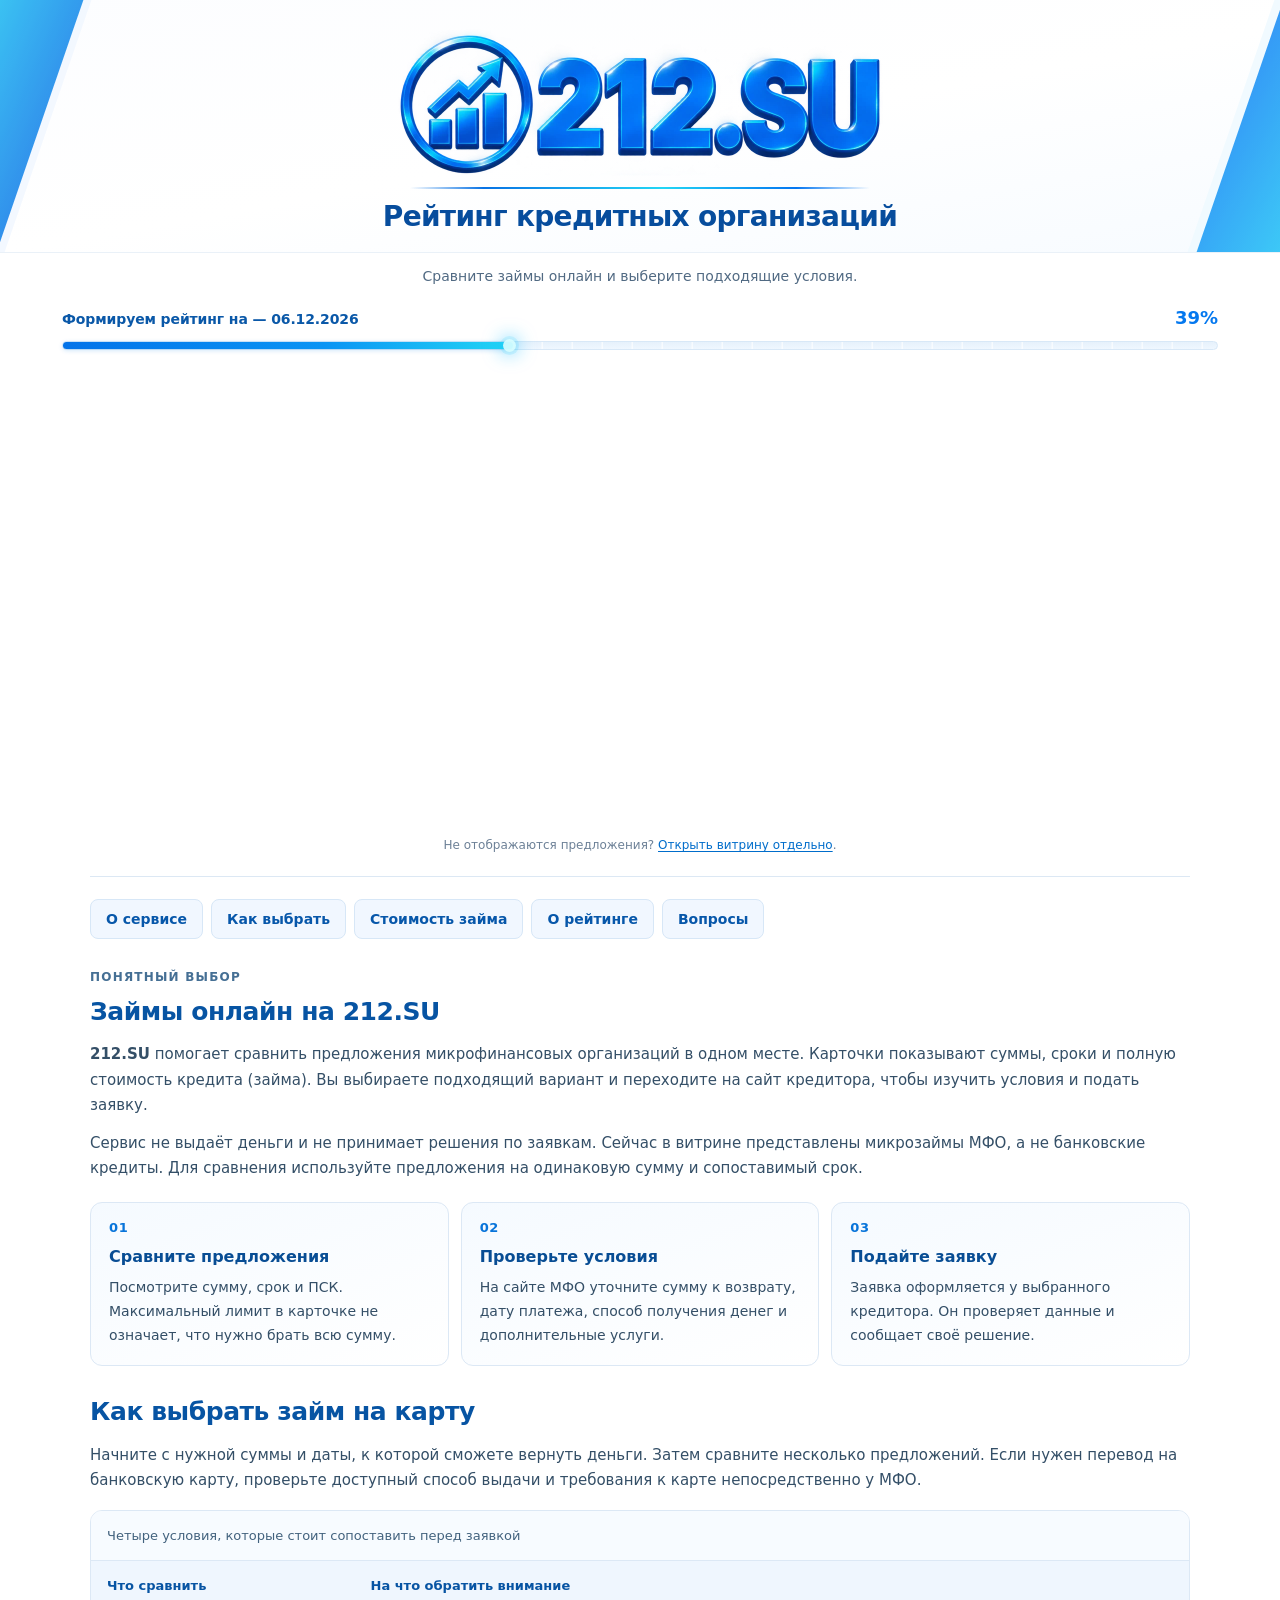
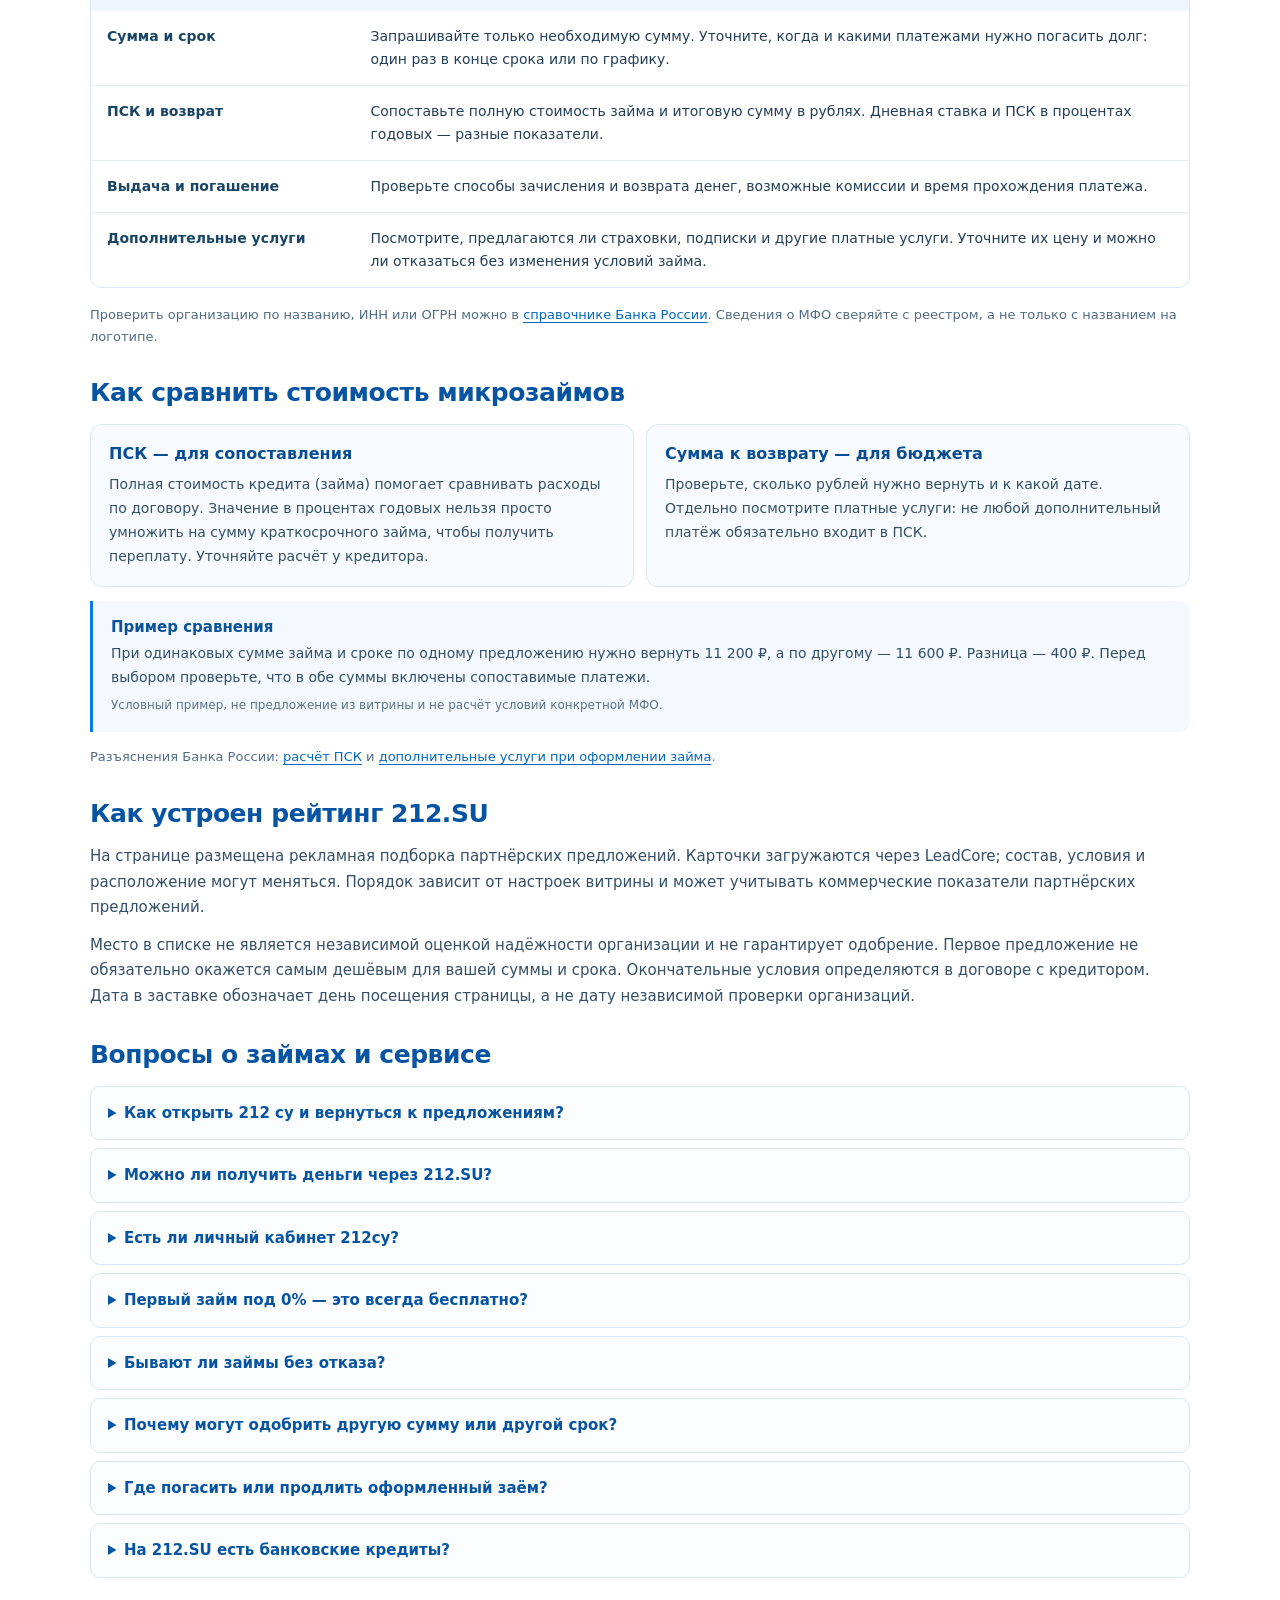
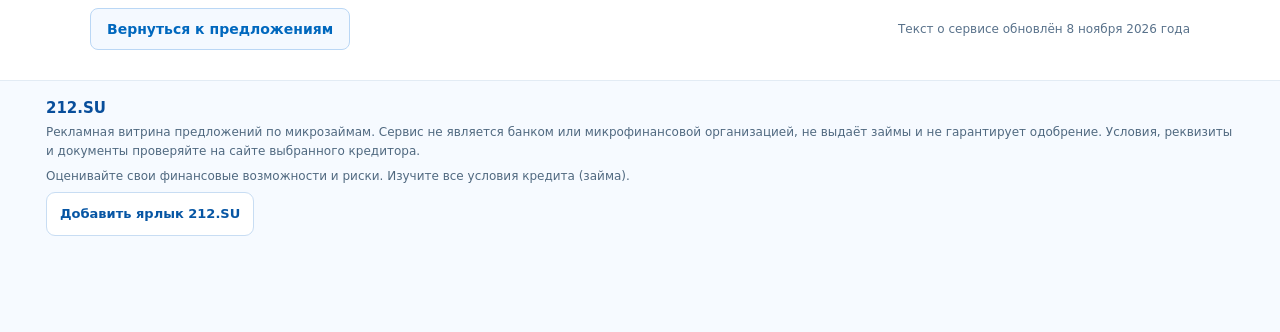
==== commit c6316c64: "Stage exact 212.SU V12 production site and verification files" ====
--- a/index.html
+++ b/index.html
@@ -1,34 +1,383 @@
 <!doctype html>
 <html lang="ru">
 <head>
+<!-- 212.SU | V12 BATTLE | original V6 SEO + compact install UI and 24h preference; 2026-11-08 -->
 <meta charset="utf-8">
-<meta name="viewport" content="width=device-width,initial-scale=1">
-<title>212.SU — официальный репозиторий проекта</title>
-<meta name="description" content="Публичная техническая страница проекта 212.SU. Основной сайт — 212.su, сервис сравнения предложений микрофинансовых организаций.">
+<meta name="viewport" content="width=device-width,initial-scale=1,viewport-fit=cover">
+<title>212.SU — рейтинг кредитных организаций и займы онлайн</title>
+<meta name="description" content="212.SU — сравнение займов онлайн: суммы, сроки и полная стоимость. Выберите предложение МФО, изучите условия и перейдите на сайт кредитора.">
 <meta name="robots" content="index,follow,max-image-preview:large,max-snippet:-1">
-<link rel="canonical" href="https://bullinkln.github.io/212su-site/">
+<meta name="theme-color" content="#ffffff">
+<link rel="canonical" href="https://212.su/">
+<link rel="manifest" href="/manifest.webmanifest">
+<meta name="application-name" content="212.SU">
+<meta name="apple-mobile-web-app-title" content="212.SU">
+<meta name="apple-mobile-web-app-capable" content="yes">
+<meta name="apple-mobile-web-app-status-bar-style" content="default">
+<link rel="stylesheet" href="/install-212su.css?v=12">
+<link rel="icon" href="/favicon.ico" type="image/x-icon">
+<link rel="icon" href="/favicon-32.png" type="image/png" sizes="32x32">
+<link rel="icon" href="/favicon-120.png" type="image/png" sizes="120x120">
+<link rel="apple-touch-icon" href="/apple-touch-icon.png" sizes="180x180">
+<link rel="preconnect" href="https://credigid.com" crossorigin>
 <meta property="og:type" content="website">
-<meta property="og:title" content="212.SU — официальный репозиторий проекта">
-<meta property="og:description" content="Публичная техническая страница проекта 212.SU. Основной сайт: https://212.su/">
-<meta property="og:url" content="https://bullinkln.github.io/212su-site/">
+<meta property="og:locale" content="ru_RU">
+<meta property="og:site_name" content="212.SU">
+<meta property="og:title" content="212.SU — рейтинг кредитных организаций и займы онлайн">
+<meta property="og:description" content="212.SU — сравнение займов онлайн: суммы, сроки и полная стоимость. Выберите предложение МФО, изучите условия и перейдите на сайт кредитора.">
+<meta property="og:url" content="https://212.su/">
+<meta property="og:image" content="https://212.su/og-212su.jpg">
+<meta property="og:image:secure_url" content="https://212.su/og-212su.jpg">
+<meta property="og:image:width" content="1200">
+<meta property="og:image:height" content="630">
+<meta property="og:image:alt" content="212.SU — Рейтинг кредитных организаций">
+<meta name="twitter:card" content="summary_large_image">
+<meta name="twitter:title" content="212.SU — рейтинг кредитных организаций и займы онлайн">
+<meta name="twitter:description" content="212.SU — сравнение займов онлайн: суммы, сроки и полная стоимость. Выберите предложение МФО, изучите условия и перейдите на сайт кредитора.">
+<meta name="twitter:image" content="https://212.su/og-212su.jpg">
+<meta name="twitter:image:alt" content="212.SU — Рейтинг кредитных организаций">
+<script type="application/ld+json">{"@context":"https://schema.org","@graph":[{"@type":"WebSite","@id":"https://212.su/#website","url":"https://212.su/","name":"212.SU","alternateName":["212 су","212су","212su"],"description":"212.SU — сравнение займов онлайн: суммы, сроки и полная стоимость. Выберите предложение МФО, изучите условия и перейдите на сайт кредитора.","inLanguage":"ru-RU"},{"@type":"WebPage","@id":"https://212.su/#webpage","url":"https://212.su/","name":"212.SU — рейтинг кредитных организаций и займы онлайн","description":"212.SU — сравнение займов онлайн: суммы, сроки и полная стоимость. Выберите предложение МФО, изучите условия и перейдите на сайт кредитора.","isPartOf":{"@id":"https://212.su/#website"},"inLanguage":"ru-RU","primaryImageOfPage":{"@id":"https://212.su/#primaryimage"},"dateModified":"2026-11-08"},{"@type":"ImageObject","@id":"https://212.su/#primaryimage","url":"https://212.su/og-212su.jpg","contentUrl":"https://212.su/og-212su.jpg","width":1200,"height":630,"caption":"212.SU — Рейтинг кредитных организаций"}]}</script>
 <style>
-body{margin:0;font-family:system-ui,-apple-system,Segoe UI,Arial,sans-serif;background:#f7fbff;color:#17324d}
-main{max-width:820px;margin:0 auto;padding:64px 24px}
-.card{background:#fff;border:1px solid #dce8f4;border-radius:18px;padding:34px;box-shadow:0 10px 35px rgba(20,60,100,.08)}
-h1{margin:0 0 14px;color:#0754a3;font-size:clamp(32px,6vw,54px)}
-p{font-size:17px;line-height:1.7}
-a{color:#0672d8;font-weight:700}
-.note{margin-top:26px;padding-top:20px;border-top:1px solid #e3edf6;color:#587089;font-size:14px}
+:root{--blue:#0774e8;--blue-dark:#034a9c;--cyan:#21d3f6;--ink:#143452;--muted:#506781;--line:#e2ebf4;}
+*{box-sizing:border-box}
+html{scroll-behavior:smooth}
+body{margin:0;background:#fff;color:var(--ink);font-family:system-ui,-apple-system,'Segoe UI',Arial,sans-serif;-webkit-font-smoothing:antialiased;}
+a{color:#006dcb}
+a:focus-visible,summary:focus-visible{outline:3px solid var(--cyan);outline-offset:4px}
+.shell{width:min(1220px,100%);margin-inline:auto;padding-inline:16px}
+.brand-hero{position:relative;overflow:hidden;background:linear-gradient(170deg,#fcfdff 0%,#fff 53%,#f7fbff 100%);border-bottom:1px solid #eaf1f8;}
+.brand-hero:before,.brand-hero:after{content:'';position:absolute;pointer-events:none;top:-25%;bottom:-25%;width:min(11vw,130px);opacity:.82;transform:skewX(-19deg);}
+.brand-hero:before{left:-7vw;background:linear-gradient(95deg,#17d3f4,#0475e8);box-shadow:8px 0 0 #f1f7ff}
+.brand-hero:after{right:-7vw;background:linear-gradient(100deg,#087ef5,#1ad8f6);box-shadow:-9px 0 0 #effaff}
+.brand-inner{position:relative;z-index:1;display:flex;flex-direction:column;align-items:center;justify-content:center;gap:0;padding:18px 16px 18px;min-height:211px}
+.brand-logo{display:block;width:min(570px,87vw);height:auto;max-height:169px;object-fit:contain;}
+.brand-rule{width:min(460px,64vw);height:2px;margin:0 auto 10px;background:linear-gradient(90deg,transparent,#0872e4 16%,#22d6f5 55%,#0476f1 84%,transparent)}
+h1{font-size:clamp(20px,2.2vw,28px);line-height:1.25;letter-spacing:-.025em;color:#074d9d;margin:0;text-align:center;font-weight:800}
+.brand-note{font-size:12px;color:#6083a8;margin-top:4px;text-align:center}
+.main-intro{padding:13px 0 0}
+.main-intro p{text-align:center;color:#516a83;font-size:14px;line-height:1.55;margin:0}
+#leadcore{width:100%;min-height:440px}
+.embed-wrap{position:relative;isolation:isolate;min-height:450px}
+#leadcore iframe{max-width:100%;border:0}
+.fallback{margin:4px auto 12px;font-size:12px;color:#6d8197;text-align:center}
+.fallback a{text-underline-offset:2px}
+.footer{background:#f6faff;border-top:1px solid var(--line);padding:17px 0 22px}
+.footer strong{font-size:15px;color:#084e9b}
+.footer p{color:#506980;font-size:12px;line-height:1.58;margin:6px 0}
+@media (max-width:700px){
+ .shell{padding-inline:9px}
+ .brand-inner{min-height:165px;padding:15px 12px 13px}
+ .brand-logo{width:min(355px,91vw);max-height:113px}
+ .brand-rule{margin-bottom:7px}
+ h1{font-size:20px}
+ .main-intro{padding:10px 4px 0}
+ .main-intro p{font-size:12px}
+ .info-grid{grid-template-columns:1fr;gap:8px}
+}
+
+/* 212.SU — loading strip: only the presentation, not the LeadCore widget. */
+#rating-loader[hidden]{display:none!important}
+#rating-loader{max-height:132px;margin:0 0 10px;padding:19px 16px 24px;opacity:1;overflow:hidden;overflow-anchor:none;transition:max-height .62s cubic-bezier(.22,1,.36,1),padding .62s cubic-bezier(.22,1,.36,1),margin .62s cubic-bezier(.22,1,.36,1),opacity .35s ease;}
+#rating-loader.is-complete{max-height:0;margin:0;padding-top:0;padding-bottom:0;opacity:0;pointer-events:none}
+#rating-loader .rating-loader-header{display:flex;align-items:baseline;justify-content:space-between;gap:14px;margin:0 0 12px}
+#rating-loader .rating-loader-text{font-size:14px;line-height:1.4;font-weight:650;color:#0a58a8;letter-spacing:-.008em}
+#rating-loader .rating-loader-count{min-width:49px;font-size:18px;line-height:1.2;font-weight:800;color:#0478ef;text-align:right;font-variant-numeric:tabular-nums;white-space:nowrap}
+#rating-loader .rating-loader-track{height:9px;position:relative;isolation:isolate;overflow:visible;background:linear-gradient(180deg,#e6f1fb,#eff7ff);border:1px solid #d8e8f7;border-radius:99px}
+#rating-loader .rating-loader-track:before{content:'';position:absolute;inset:0;border-radius:inherit;pointer-events:none;background:repeating-linear-gradient(90deg,rgba(255,255,255,0) 0,rgba(255,255,255,0) 28px,rgba(255,255,255,.65) 29px,rgba(255,255,255,.65) 30px)}
+#rating-loader .rating-loader-fill{position:relative;width:0;height:100%;border-radius:inherit;background:linear-gradient(90deg,#0373e9 0%,#0a94f4 58%,#23d6f5 100%);box-shadow:0 1px 5px rgba(2,126,225,.24);transition:width .17s cubic-bezier(.34,1.15,.55,1)}
+#rating-loader .rating-loader-fill:after{content:'';position:absolute;top:-3px;right:-3px;height:13px;width:13px;border-radius:50%;background:#d4fcff;box-shadow:0 0 0 3px rgba(37,207,245,.15),0 0 17px 3px rgba(28,191,255,.55);opacity:.94;transition:opacity .15s}
+#rating-loader .rating-loader-fill[data-zero="true"]:after{opacity:0}
+@media(max-width:700px){
+ #rating-loader{padding:16px 5px 21px;max-height:148px;margin-bottom:7px}
+ #rating-loader .rating-loader-header{align-items:center;gap:12px;margin-bottom:11px}
+ #rating-loader .rating-loader-text{font-size:12px}
+ #rating-loader .rating-loader-count{font-size:16px;min-width:42px}
+ #rating-loader .rating-loader-track{height:8px}
+}
+@media(prefers-reduced-motion:reduce){#rating-loader,#rating-loader .rating-loader-fill,#rating-loader .rating-loader-fill:after{transition:none!important}}
+
+@media(prefers-reduced-motion:reduce){html{scroll-behavior:auto}}
+.skip-link{position:absolute;z-index:200;left:12px;top:-100px;background:#064f9c;color:#fff;padding:12px 16px;border-radius:8px}
+.skip-link:focus{top:12px}
+#offers,.seo-content [id]{scroll-margin-top:20px}
+.seo-content{max-width:1100px;margin:24px auto 0;padding-bottom:30px;color:#233f58;font-family:system-ui,-apple-system,'Segoe UI',Arial,sans-serif}
+.seo-nav{display:flex;flex-wrap:wrap;gap:8px;border-top:1px solid #dce8f4;padding-top:22px;margin-bottom:28px}
+.seo-nav a{display:inline-flex;align-items:center;min-height:40px;padding:8px 15px;background:#f1f7ff;border:1px solid #d7e7f7;border-radius:8px;color:#0757aa;font-size:14px;text-decoration:none;font-weight:600}
+.seo-nav a:hover{background:#e6f2ff;border-color:#a8d1fa}
+.seo-section{margin:0 0 30px;padding:0}
+.seo-section h2{margin:0 0 14px;font-size:clamp(21px,2vw,25px);line-height:1.3;color:#0754a3;letter-spacing:-.018em;font-weight:750}
+.seo-section h3{margin:0 0 8px;font-size:16px;line-height:1.4;color:#084d94;font-weight:700}
+.seo-section p{font-size:15px;line-height:1.7;color:#344f67;margin:0 0 12px}
+.seo-section a,.seo-end a{color:#0068be;text-underline-offset:3px}
+.seo-section .seo-kicker{font-size:12px;letter-spacing:.1em;text-transform:uppercase;font-weight:700;color:#456f94;margin:0 0 8px}
+.seo-steps{display:grid;grid-template-columns:repeat(3,minmax(0,1fr));gap:12px;margin:20px 0 0}
+.seo-steps>div{border:1px solid #dce8f5;background:linear-gradient(160deg,#f5faff,#fff);border-radius:12px;padding:18px}
+.seo-step-num{display:block;margin-bottom:12px;font-size:13px;line-height:1;font-weight:800;color:#0874da;letter-spacing:.05em}
+.seo-steps p{font-size:14px;margin:0}
+.seo-table-wrap{max-width:100%;border:1px solid #dce8f5;border-radius:12px;overflow:hidden;margin:16px 0}
+.seo-table{border-collapse:collapse;width:100%;font-size:14px;line-height:1.65}
+.seo-table caption{text-align:left;padding:14px 16px;background:#f7fbff;font-size:13px;color:#42627e;border-bottom:1px solid #dce8f5}
+.seo-table th,.seo-table td{padding:14px 16px;text-align:left;vertical-align:top;border-bottom:1px solid #e5edf5}
+.seo-table thead th{background:#eff6fe;color:#0754a3;font-size:13px}
+.seo-table tbody th{width:24%;font-weight:650;color:#194666}
+.seo-table tr:last-child>*{border-bottom:0}
+.seo-section .seo-source{font-size:13px;color:#516c84;line-height:1.65}
+.seo-pair{display:grid;grid-template-columns:repeat(2,minmax(0,1fr));gap:12px;margin-bottom:14px}
+.seo-card{padding:18px;border:1px solid #dce8f5;border-radius:12px;background:#f7fbff}
+.seo-card p{margin-bottom:0;font-size:14px}
+.seo-example{padding:17px 18px;border-left:3px solid #0878ec;background:#f4f9ff;border-radius:0 10px 10px 0;margin:14px 0}
+.seo-example strong{display:block;color:#0a5399;margin:0 0 6px;font-size:15px}
+.seo-example p{font-size:14px;margin:0 0 5px}
+.seo-example .seo-caption{font-size:12px;color:#5c7084;margin:0}
+.seo-faq{display:grid;gap:8px}
+.seo-faq details{border:1px solid #d9e7f4;border-radius:10px;background:#fbfdff;overflow:hidden}
+.seo-faq summary{padding:15px 17px;cursor:pointer;color:#0754a3;font-size:15px;line-height:1.5;font-weight:650}
+.seo-faq details[open] summary{background:#f1f7ff;border-bottom:1px solid #e4eef8}
+.seo-faq .seo-answer{padding:13px 17px 15px}
+.seo-faq .seo-answer p{font-size:14px;margin:0}
+.seo-end{display:flex;align-items:center;justify-content:space-between;gap:14px;flex-wrap:wrap}
+.seo-end span{font-size:12px;color:#59728b}
+.seo-back{display:inline-flex;min-height:42px;align-items:center;padding:9px 16px;border:1px solid #bad7f5;border-radius:8px;background:#f4f9ff;font-size:14px;font-weight:650;text-decoration:none}
+.footer{padding-bottom:max(74px,calc(62px + env(safe-area-inset-bottom)))}
+@media(max-width:700px){
+ .seo-content{margin-top:18px;padding:0 6px 25px}
+ .seo-nav{gap:7px;padding-top:16px;margin-bottom:22px}
+ .seo-nav a{font-size:12px;padding:7px 11px;min-height:38px}
+ .seo-section{margin-bottom:26px}
+ .seo-section h2{font-size:21px}
+ .seo-section p{font-size:14px;line-height:1.7}
+ .seo-steps,.seo-pair{grid-template-columns:1fr;gap:9px}
+ .seo-steps>div,.seo-card{padding:15px}
+ .seo-step-num{margin-bottom:8px}
+ .seo-table{font-size:13px;line-height:1.6}
+ .seo-table th,.seo-table td{padding:11px 10px}
+ .seo-table tbody th{width:31%;min-width:93px}
+ .seo-table caption{padding:12px 10px;font-size:12px}
+ .seo-faq summary{padding:13px 14px;font-size:14px}
+ .seo-faq .seo-answer{padding:11px 14px 14px}
+ .seo-end{align-items:flex-start;flex-direction:column}
+}
+
+
+.seo-section p,.seo-section td,.seo-section th,.seo-faq summary{overflow-wrap:break-word}
+#offers:focus{outline:none}
+
 </style>
+<!-- Yandex.Metrika counter -->
+<script type="text/javascript">
+    (function(m,e,t,r,i,k,a){
+        m[i]=m[i]||function(){(m[i].a=m[i].a||[]).push(arguments)};
+        m[i].l=1*new Date();
+        for (var j = 0; j < document.scripts.length; j++) {if (document.scripts[j].src === r) { return; }}
+        k=e.createElement(t),a=e.getElementsByTagName(t)[0],k.async=1,k.src=r,a.parentNode.insertBefore(k,a)
+    })(window, document,'script','https://mc.yandex.ru/metrika/tag.js?id=114134642', 'ym');
+
+    ym(114134642, 'init', {ssr:true, webvisor:true, clickmap:true, ecommerce:"dataLayer", referrer: document.referrer, url: location.href, accurateTrackBounce:true, trackLinks:true});
+</script>
+<!-- /Yandex.Metrika counter -->
 </head>
 <body>
+<noscript><div><img src="https://mc.yandex.ru/watch/114134642" style="position:absolute; left:-9999px;" alt="" /></div></noscript>
+<a class="skip-link" href="#offers">Перейти к предложениям</a>
+<header class="brand-hero" aria-labelledby="site-title">
+ <div class="brand-inner shell">
+  <a href="https://212.su/" aria-label="212.SU — главная" title="212.SU — главная">
+   <img class="brand-logo" src="[data-uri]" width="1080" height="338" alt="212.SU — главная страница" decoding="async" fetchpriority="high">
+  </a>
+  <span class="brand-rule" aria-hidden="true"></span>
+  <h1 id="site-title">Рейтинг кредитных организаций</h1>
+ </div>
+</header>
 <main>
-<section class="card">
-<h1>212.SU</h1>
-<p><strong>212.SU</strong> — сервис сравнения предложений микрофинансовых организаций. На основном сайте можно сопоставить сумму, срок и полную стоимость кредита (займа), а затем перейти на сайт выбранного кредитора.</p>
-<p><a href="https://212.su/">Перейти на основной сайт 212.SU →</a></p>
-<p class="note">212.SU не является банком или МФО, не выдаёт займы и не гарантирует одобрение. Эта страница — публичная техническая страница проекта на GitHub.</p>
-</section>
+ <div class="shell">
+  <div class="main-intro"><p>Сравните займы онлайн и выберите подходящие условия.</p></div>
+   <!-- Пятисекундная фирменная анимация прогресса. Данные офферов загружает LeadCore. -->
+   <div id="rating-loader" data-nosnippet hidden>
+    <div class="rating-loader-header">
+     <span id="rating-loader-label" class="rating-loader-text">Формируем рейтинг на — <time id="rating-loader-date"></time></span>
+     <span id="rating-loader-count" class="rating-loader-count" aria-hidden="true">0%</span>
+    </div>
+    <div id="rating-loader-track" class="rating-loader-track" role="progressbar" aria-labelledby="rating-loader-label" aria-valuemin="0" aria-valuemax="100" aria-valuenow="0">
+     <div id="rating-loader-fill" class="rating-loader-fill" data-zero="true"></div>
+    </div>
+   </div>
+  <section id="offers" class="embed-wrap" tabindex="-1" aria-label="Предложения займов — интерактивная витрина LeadCore">
+   <div id="leadcore"></div>
+   <noscript><p>Для просмотра предложений необходим JavaScript. <a href="https://credigid.com/212su/" rel="sponsored nofollow noopener noreferrer">Открыть витрину предложений</a>.</p></noscript>
+  </section>
+  <p class="fallback">Не отображаются предложения? <a href="https://credigid.com/212su/" rel="sponsored nofollow noopener noreferrer" target="_blank">Открыть витрину отдельно</a>.</p>
+  <div class="seo-content">
+<nav aria-label="Информация о займах" class="seo-nav">
+<a href="#about-service">О сервисе</a>
+<a href="#loan-choice">Как выбрать</a>
+<a href="#loan-cost">Стоимость займа</a>
+<a href="#rating-principles">О рейтинге</a>
+<a href="#questions">Вопросы</a>
+</nav>
+<section aria-labelledby="about-service" class="seo-section">
+<p class="seo-kicker">Понятный выбор</p>
+<h2 id="about-service">Займы онлайн на 212.SU</h2>
+<p><strong>212.SU</strong> помогает сравнить предложения микрофинансовых организаций в одном месте. Карточки показывают суммы, сроки и полную стоимость кредита (займа). Вы выбираете подходящий вариант и переходите на сайт кредитора, чтобы изучить условия и подать заявку.</p>
+<p>Сервис не выдаёт деньги и не принимает решения по заявкам. Сейчас в витрине представлены микрозаймы МФО, а не банковские кредиты. Для сравнения используйте предложения на одинаковую сумму и сопоставимый срок.</p>
+<div aria-label="Как пользоваться витриной" class="seo-steps">
+<div><span aria-hidden="true" class="seo-step-num">01</span><h3>Сравните предложения</h3><p>Посмотрите сумму, срок и ПСК. Максимальный лимит в карточке не означает, что нужно брать всю сумму.</p></div>
+<div><span aria-hidden="true" class="seo-step-num">02</span><h3>Проверьте условия</h3><p>На сайте МФО уточните сумму к возврату, дату платежа, способ получения денег и дополнительные услуги.</p></div>
+<div><span aria-hidden="true" class="seo-step-num">03</span><h3>Подайте заявку</h3><p>Заявка оформляется у выбранного кредитора. Он проверяет данные и сообщает своё решение.</p></div>
+</div>
+</section>
+<section aria-labelledby="loan-choice" class="seo-section">
+<h2 id="loan-choice">Как выбрать займ на карту</h2>
+<p>Начните с нужной суммы и даты, к которой сможете вернуть деньги. Затем сравните несколько предложений. Если нужен перевод на банковскую карту, проверьте доступный способ выдачи и требования к карте непосредственно у МФО.</p>
+<div class="seo-table-wrap">
+<table class="seo-table">
+<caption>Четыре условия, которые стоит сопоставить перед заявкой</caption>
+<thead><tr><th scope="col">Что сравнить</th><th scope="col">На что обратить внимание</th></tr></thead>
+<tbody>
+<tr><th scope="row">Сумма и срок</th><td>Запрашивайте только необходимую сумму. Уточните, когда и какими платежами нужно погасить долг: один раз в конце срока или по графику.</td></tr>
+<tr><th scope="row">ПСК и возврат</th><td>Сопоставьте полную стоимость займа и итоговую сумму в рублях. Дневная ставка и ПСК в процентах годовых — разные показатели.</td></tr>
+<tr><th scope="row">Выдача и погашение</th><td>Проверьте способы зачисления и возврата денег, возможные комиссии и время прохождения платежа.</td></tr>
+<tr><th scope="row">Дополнительные услуги</th><td>Посмотрите, предлагаются ли страховки, подписки и другие платные услуги. Уточните их цену и можно ли отказаться без изменения условий займа.</td></tr>
+</tbody>
+</table>
+</div>
+<p class="seo-source">Проверить организацию по названию, ИНН или ОГРН можно в <a href="https://cbr.ru/finorg/" rel="noopener noreferrer" target="_blank">справочнике Банка России</a>. Сведения о МФО сверяйте с реестром, а не только с названием на логотипе.</p>
+</section>
+<section aria-labelledby="loan-cost" class="seo-section">
+<h2 id="loan-cost">Как сравнить стоимость микрозаймов</h2>
+<div class="seo-pair">
+<div class="seo-card"><h3>ПСК — для сопоставления</h3><p>Полная стоимость кредита (займа) помогает сравнивать расходы по договору. Значение в процентах годовых нельзя просто умножить на сумму краткосрочного займа, чтобы получить переплату. Уточняйте расчёт у кредитора.</p></div>
+<div class="seo-card"><h3>Сумма к возврату — для бюджета</h3><p>Проверьте, сколько рублей нужно вернуть и к какой дате. Отдельно посмотрите платные услуги: не любой дополнительный платёж обязательно входит в ПСК.</p></div>
+</div>
+<div class="seo-example">
+<strong>Пример сравнения</strong>
+<p>При одинаковых сумме займа и сроке по одному предложению нужно вернуть 11 200 ₽, а по другому — 11 600 ₽. Разница — 400 ₽. Перед выбором проверьте, что в обе суммы включены сопоставимые платежи.</p>
+<p class="seo-caption">Условный пример, не предложение из витрины и не расчёт условий конкретной МФО.</p>
+</div>
+<p class="seo-source">Разъяснения Банка России: <a href="https://www.cbr.ru/explan/359-fz/" rel="noopener noreferrer" target="_blank">расчёт ПСК</a> и <a href="https://www.cbr.ru/explan/353-fz/" rel="noopener noreferrer" target="_blank">дополнительные услуги при оформлении займа</a>.</p>
+</section>
+<section aria-labelledby="rating-principles" class="seo-section">
+<h2 id="rating-principles">Как устроен рейтинг 212.SU</h2>
+<p>На странице размещена рекламная подборка партнёрских предложений. Карточки загружаются через LeadCore; состав, условия и расположение могут меняться. Порядок зависит от настроек витрины и может учитывать коммерческие показатели партнёрских предложений.</p>
+<p>Место в списке не является независимой оценкой надёжности организации и не гарантирует одобрение. Первое предложение не обязательно окажется самым дешёвым для вашей суммы и срока. Окончательные условия определяются в договоре с кредитором. Дата в заставке обозначает день посещения страницы, а не дату независимой проверки организаций.</p>
+</section>
+<section aria-labelledby="questions" class="seo-section">
+<h2 id="questions">Вопросы о займах и сервисе</h2>
+<div class="seo-faq">
+<details><summary>Как открыть 212 су и вернуться к предложениям?</summary><div class="seo-answer"><p>Адрес сервиса — <a href="https://212.su/">212.su</a>. Сохраните эту страницу в закладках браузера, чтобы открывать нужную витрину напрямую и не искать её заново.</p></div></details>
+<details><summary>Можно ли получить деньги через 212.SU?</summary><div class="seo-answer"><p>На сайте можно выбрать предложение и перейти к кредитору. Деньги выдаёт не 212.SU, а выбранная организация после рассмотрения заявки и заключения договора. Погашение также происходит у кредитора.</p></div></details>
+<details><summary>Есть ли личный кабинет 212су?</summary><div class="seo-answer"><p>Собственного личного кабинета заёмщика на 212.SU нет. Статус заявки, договор, сумму задолженности и способы погашения нужно проверять на сайте или в приложении той МФО, где оформлен заём.</p></div></details>
+<details><summary>Первый займ под 0% — это всегда бесплатно?</summary><div class="seo-answer"><p>Нулевая ставка может действовать только по правилам конкретной акции: для определённой суммы, срока или категории клиентов. До оформления проверьте полную сумму к возврату, дополнительные услуги и условия, при которых льготная ставка сохраняется.</p></div></details>
+<details><summary>Бывают ли займы без отказа?</summary><div class="seo-answer"><p>Гарантировать одобрение нельзя. Решение принимает МФО после проверки заявки. Процент одобрения или рекламная надпись в карточке не обещают положительный ответ именно вам.</p></div></details>
+<details><summary>Почему могут одобрить другую сумму или другой срок?</summary><div class="seo-answer"><p>Карточка описывает предложение в целом, а не персональное решение. После проверки данных кредитор может предложить другие параметры или отказать. Перед подписанием сверяйте индивидуальные условия с тем, на что рассчитывали.</p></div></details>
+<details><summary>Где погасить или продлить оформленный заём?</summary><div class="seo-answer"><p>Обращайтесь к кредитору по своему договору. Доступность продления, его стоимость, сроки и способы оплаты нужно уточнять у этой организации. 212.SU не принимает платежи и не меняет условия договора.</p></div></details>
+<details><summary>На 212.SU есть банковские кредиты?</summary><div class="seo-answer"><p>В текущей витрине представлены предложения МФО. Здесь сравниваются микрозаймы, а не банковские кредитные программы. Перед заявкой проверьте, какая организация заключает с вами договор.</p></div></details>
+</div>
+</section>
+<div class="seo-end"><a class="seo-back" href="#offers">Вернуться к предложениям</a><span>Текст о сервисе обновлён <time datetime="2026-11-08">8 ноября 2026 года</time></span></div>
+</div>
+ </div>
 </main>
+<footer class="footer">
+ <div class="shell"><strong>212.SU</strong><p>Рекламная витрина предложений по микрозаймам. Сервис не является банком или микрофинансовой организацией, не выдаёт займы и не гарантирует одобрение. Условия, реквизиты и документы проверяйте на сайте выбранного кредитора.</p><p>Оценивайте свои финансовые возможности и риски. Изучите все условия кредита (займа).</p></div>
+ <div class="shell pwa-footer-controls"><button id="pwa-manual-install" type="button" hidden>Добавить ярлык 212.SU</button></div>
+</footer>
+<!-- Optional install UI. Hidden without JavaScript; not an installation gate. -->
+<section id="pwa-install-banner" class="pwa-surface" role="region" aria-labelledby="pwa-banner-title" hidden data-nosnippet>
+ <div class="pwa-banner-main">
+  <img class="pwa-icon" src="/pwa-icon-192.png" width="42" height="42" alt="" loading="eager" decoding="async">
+  <h2 id="pwa-banner-title">212.SU под рукой</h2>
+  <button class="pwa-close" id="pwa-banner-close" type="button" aria-label="Закрыть предложение добавить 212.SU"><svg width="16" height="16" viewBox="0 0 16 16" aria-hidden="true" focusable="false"><path d="m4 4 8 8m0-8-8 8" fill="none" stroke="currentColor" stroke-width="1.8" stroke-linecap="round"/></svg></button>
+ </div>
+ <div class="pwa-actions">
+  <button class="pwa-primary" id="pwa-banner-install" type="button">Добавить</button>
+  <button class="pwa-later" id="pwa-banner-later" type="button">Позже</button>
+ </div>
+</section>
+<section id="pwa-help-dialog" role="dialog" aria-modal="false" aria-labelledby="pwa-help-title" aria-describedby="pwa-help-subtitle" hidden data-nosnippet>
+ <div class="pwa-help-inner">
+  <button class="pwa-close" id="pwa-help-close" type="button" aria-label="Закрыть инструкцию"><svg width="16" height="16" viewBox="0 0 16 16" aria-hidden="true" focusable="false"><path d="m4 4 8 8m0-8-8 8" fill="none" stroke="currentColor" stroke-width="1.8" stroke-linecap="round"/></svg></button>
+  <div class="pwa-help-brand"><img class="pwa-help-icon" src="/pwa-icon-192.png" width="36" height="36" alt="" loading="eager" decoding="async"><span>212.SU</span></div>
+  <h2 id="pwa-help-title">Добавить 212.SU</h2>
+  <p id="pwa-help-subtitle"></p>
+  <button class="pwa-primary" id="pwa-help-native" type="button" hidden>Установить сейчас</button>
+  <ol id="pwa-help-steps"></ol>
+  <p class="pwa-help-note" id="pwa-help-note" hidden></p>
+  <details id="pwa-help-extra" hidden><summary id="pwa-help-extra-title">Если значок не появился</summary><p id="pwa-help-extra-text"></p></details>
+  <div id="pwa-help-address" class="pwa-help-address" hidden><strong id="pwa-help-address-text">https://212.su/</strong><button id="pwa-help-copy" type="button">Скопировать адрес</button></div>
+  <div class="pwa-help-actions"><button class="pwa-primary pwa-help-done" id="pwa-help-done" type="button">Понятно</button></div>
+ </div>
+</section>
+<script src="/install-212su.js?v=12-final"></script>
+<!-- Анимация запускается ДО внешнего скрипта, поэтому не зависит от его загрузки. -->
+<script>
+(function () {
+  'use strict';
+  const loader = document.getElementById('rating-loader');
+  const date = document.getElementById('rating-loader-date');
+  const fill = document.getElementById('rating-loader-fill');
+  const count = document.getElementById('rating-loader-count');
+  const track = document.getElementById('rating-loader-track');
+  if (!loader || !date || !fill || !count || !track) return;
+
+  // Текущая дата по Москве, чтобы подпись соответствовала российской витрине.
+  const now = new Date();
+  try {
+    date.textContent = new Intl.DateTimeFormat('ru-RU', {
+      day: '2-digit', month: '2-digit', year: 'numeric', timeZone: 'Europe/Moscow'
+    }).format(now);
+    date.dateTime = new Intl.DateTimeFormat('en-CA', {
+      year: 'numeric', month: '2-digit', day: '2-digit', timeZone: 'Europe/Moscow'
+    }).format(now);
+  } catch (_) {
+    date.textContent = now.toLocaleDateString('ru-RU');
+  }
+
+  // Небольшие паузы и ускорения создают эффект последовательного поиска.
+  // Это визуальная заставка на 5 секунд, не измеритель реального времени LeadCore.
+  const milestones = [
+    [0, 0], [270, 5], [550, 12], [920, 15],
+    [1260, 30], [1580, 35], [2020, 39],
+    [2320, 52], [2770, 56], [3160, 64],
+    [3510, 68], [3750, 82], [4180, 85],
+    [4540, 94], [4760, 97], [4990, 100]
+  ];
+  let last = -1;
+  let finished = false;
+  loader.hidden = false;
+  const begin = performance.now();
+
+  function setProgress(pct) {
+    fill.style.width = pct + '%';
+    fill.dataset.zero = pct === 0 ? 'true' : 'false';
+    count.textContent = pct + '%';
+    track.setAttribute('aria-valuenow', String(pct));
+  }
+  function frame(timestamp) {
+    if (finished) return;
+    const elapsed = Math.max(0, timestamp - begin);
+    let i = milestones.length - 1;
+    while (i > 0 && elapsed < milestones[i][0]) i--;
+    if (i !== last) {
+      setProgress(milestones[i][1]);
+      last = i;
+    }
+    if (elapsed < 5000) {
+      requestAnimationFrame(frame);
+    } else {
+      finished = true;
+      setProgress(100);
+      // После 100% полоска исчезает, освободив место для карточек.
+      setTimeout(function () {
+        loader.classList.add('is-complete');
+        setTimeout(function () { loader.hidden = true; }, 660);
+      }, 110);
+    }
+  }
+  requestAnimationFrame(frame);
+})();
+</script>
+
+<!-- Официальная вставка LeadCore. Скрипт должен стоять перед закрывающим body без async/defer. -->
+<script src="https://credigid.com/212su?embedded=1"></script>
 </body>
 </html>
--- a/install-212su.css
+++ b/install-212su.css
@@ -0,0 +1,61 @@
+/* 212.SU V10. Install UI only: no top stripe, subtitle or confirmation footnote. */
+#pwa-install-banner[hidden],#pwa-help-dialog[hidden],#pwa-manual-install[hidden],#pwa-help-dialog [hidden]{display:none!important}
+#pwa-install-banner,#pwa-help-dialog{font-family:system-ui,-apple-system,'Segoe UI',Arial,sans-serif;color:#163951;font-size:14px;line-height:1.45;box-sizing:border-box;text-align:left;isolation:isolate}
+#pwa-install-banner *,#pwa-help-dialog *{box-sizing:border-box}
+#pwa-install-banner{position:fixed;z-index:2147482000;right:18px;bottom:calc(var(--pwa-bottom,76px) + env(safe-area-inset-bottom,0px));width:368px;max-width:calc(100vw - 24px);padding:12px;background:linear-gradient(120deg,#fff 55%,#f4fbff);border:1px solid #c4ddf4;border-radius:18px;box-shadow:0 12px 32px rgba(8,52,98,.17),0 2px 6px rgba(8,52,98,.06);animation:pwa9-rise .4s cubic-bezier(.2,.8,.25,1) both}
+/* Reset both pseudo-elements explicitly: also neutralises an older cached stripe. */
+#pwa-install-banner::before,#pwa-install-banner::after{content:none!important;display:none!important}
+#pwa-install-banner .pwa-banner-main{display:grid;grid-template-columns:42px minmax(0,1fr) 40px;align-items:center;gap:10px;min-height:42px}
+#pwa-install-banner .pwa-icon{display:block;width:42px;height:42px;object-fit:contain;border:0;border-radius:10px}
+#pwa-install-banner h2{margin:0;padding:0;color:#0752a3;font-size:17px;font-weight:800;line-height:1.25;letter-spacing:-.02em;overflow-wrap:break-word}
+#pwa-install-banner button,#pwa-help-dialog button,#pwa-manual-install{font-family:inherit;cursor:pointer;letter-spacing:normal;text-transform:none;touch-action:manipulation;-webkit-tap-highlight-color:transparent}
+#pwa-install-banner .pwa-close,#pwa-help-dialog .pwa-close{display:flex;align-items:center;justify-content:center;width:40px;height:40px;min-height:40px;padding:0;border:0;border-radius:11px;background:transparent;color:#65819a;flex-shrink:0}
+#pwa-install-banner .pwa-close svg,#pwa-help-dialog .pwa-close svg{display:block;pointer-events:none;width:16px;height:16px}
+#pwa-install-banner .pwa-close:hover,#pwa-help-dialog .pwa-close:hover{background:#e9f3fc;color:#0752a3}
+#pwa-install-banner .pwa-actions{display:grid;grid-template-columns:minmax(0,1fr) 70px;gap:8px;margin-top:10px}
+#pwa-install-banner .pwa-primary,#pwa-help-dialog .pwa-primary{position:relative;display:inline-flex;align-items:center;justify-content:center;min-width:0;min-height:46px;padding:11px 14px;border:1px solid #0571db;border-radius:11px;background:linear-gradient(100deg,#066cda,#0285ef);color:#fff;font-size:14px;font-weight:750;line-height:1.3;text-align:center;box-shadow:0 3px 8px rgba(0,104,208,.16);text-decoration:none;overflow-wrap:anywhere}
+#pwa-install-banner .pwa-primary::after{content:none!important}
+#pwa-install-banner.pwa-attention .pwa-primary{animation:pwa9-pulse 3s ease-in-out .9s 2}
+#pwa-install-banner .pwa-primary:hover,#pwa-help-dialog .pwa-primary:hover{background:#0663ca}
+#pwa-install-banner .pwa-primary:active,#pwa-help-dialog .pwa-primary:active{background:#0758b1}
+#pwa-install-banner .pwa-primary:disabled,#pwa-help-dialog .pwa-primary:disabled{cursor:wait;opacity:.7}
+#pwa-install-banner .pwa-later{min-height:46px;min-width:0;padding:10px 6px;border:0;border-radius:11px;background:transparent;color:#456883;font-size:13px;font-weight:600;line-height:1.3}
+#pwa-install-banner .pwa-later:hover{background:#eaf4fd}
+#pwa-install-banner button:focus-visible,#pwa-help-dialog button:focus-visible,#pwa-help-dialog summary:focus-visible,#pwa-manual-install:focus-visible{outline:3px solid #007ebd;outline-offset:3px}
+.pwa-footer-controls{padding-top:0;padding-bottom:22px}
+#pwa-manual-install{font:600 13px/1.4 system-ui,-apple-system,'Segoe UI',Arial,sans-serif;min-height:44px;padding:9px 13px;border:1px solid #c8ddf3;background:#fff;color:#0756a4;border-radius:9px}
+#pwa-manual-install:hover{background:#edf6ff}
+/* Non-modal fallback only after an explicit click. No backdrop, no focus trap. */
+#pwa-help-dialog{position:fixed;inset:auto 18px calc(var(--pwa-bottom,76px) + env(safe-area-inset-bottom,0px)) auto;z-index:2147483000;width:410px;max-width:calc(100vw - 24px);max-height:min(530px,calc(100dvh - var(--pwa-bottom,76px) - 30px));margin:0;padding:0;overflow:auto;overscroll-behavior:contain;border:1px solid #c4ddf4;border-radius:18px;background:#fff;box-shadow:0 15px 45px rgba(7,47,91,.23);animation:pwa9-rise .22s ease-out both}
+#pwa-help-dialog .pwa-help-inner{position:relative;padding:16px}
+#pwa-help-dialog .pwa-close{position:absolute;top:10px;right:10px}
+#pwa-help-dialog .pwa-help-brand{display:flex;align-items:center;gap:8px;margin:0 42px 12px 0;color:#0752a3;font-size:15px;font-weight:800}
+#pwa-help-dialog .pwa-help-icon{display:block;width:36px;height:36px;object-fit:contain}
+#pwa-help-dialog h2{margin:0 0 6px;font-size:19px;line-height:1.25;font-weight:800;letter-spacing:-.02em;color:#0752a3}
+#pwa-help-dialog #pwa-help-subtitle{margin:0 0 12px;font-size:12px;line-height:1.5;color:#506b80}
+#pwa-help-dialog ol{list-style:none;counter-reset:step;margin:0;padding:0}
+#pwa-help-dialog li{counter-increment:step;position:relative;min-height:29px;margin:0 0 9px;padding:3px 0 3px 33px;font-size:13px;line-height:1.5;color:#24445f}
+#pwa-help-dialog li::before{content:counter(step);position:absolute;top:2px;left:0;display:grid;place-items:center;width:24px;height:24px;border-radius:8px;background:#eaf4fe;color:#076dd0;font-weight:800;font-size:12px}
+#pwa-help-dialog .pwa-help-note{margin:11px 0;padding:9px 10px;border:1px solid #e0ecf7;border-radius:9px;background:#f5faff;color:#4a6980;font-size:11px;line-height:1.55}
+#pwa-help-dialog details{padding:0;margin:10px 0;border:0;border-radius:0;background:transparent;color:#50718a;font-size:12px}
+#pwa-help-dialog summary{cursor:pointer;padding:7px 0;color:#095ca6;font-size:12px;font-weight:650}
+#pwa-help-dialog details p{margin:5px 0 10px;font-size:12px;line-height:1.5}
+#pwa-help-dialog .pwa-help-address{display:flex;align-items:center;justify-content:space-between;flex-wrap:wrap;gap:7px;margin:12px 0;padding:9px;border:1px solid #dceafa;border-radius:9px;background:#f7fbff;color:#0757a8;font-size:12px}
+#pwa-help-dialog .pwa-help-address strong{user-select:all}
+#pwa-help-dialog #pwa-help-copy{min-height:40px;padding:8px 9px;border:1px solid #c8ddf3;border-radius:8px;background:#fff;color:#0756a4;font-size:12px;font-weight:600}
+#pwa-help-dialog .pwa-help-actions{position:sticky;bottom:-16px;margin:10px 0 -16px;padding:8px 0 16px;background:#fff;box-shadow:0 -7px 9px #fff}
+#pwa-help-dialog .pwa-help-done,#pwa-help-dialog #pwa-help-native{width:100%}
+#pwa-help-dialog #pwa-help-native{margin:0 0 12px}
+@keyframes pwa9-rise{from{opacity:0;transform:translateY(18px)}to{opacity:1;transform:translateY(0)}}
+@keyframes pwa9-pulse{0%,100%{box-shadow:0 3px 8px rgba(0,104,208,.16)}50%{box-shadow:0 4px 15px rgba(0,104,208,.3),0 0 0 3px rgba(6,143,229,.1)}}
+@media(max-width:600px){
+ #pwa-install-banner{left:12px;right:12px;max-width:none;width:auto;padding:11px;border-radius:17px}
+ #pwa-install-banner h2{font-size:16px}
+ #pwa-install-banner .pwa-banner-main{grid-template-columns:40px minmax(0,1fr) 40px;gap:9px;min-height:40px}
+ #pwa-install-banner .pwa-icon{width:40px;height:40px}
+ #pwa-install-banner .pwa-actions{margin-top:9px;grid-template-columns:minmax(0,1fr) 65px;gap:7px}
+ #pwa-help-dialog{left:12px;right:12px;width:auto;max-width:none;max-height:min(470px,calc(100dvh - var(--pwa-bottom,76px) - 24px))}
+ #pwa-help-dialog .pwa-help-inner{padding:15px}
+}
+@media(prefers-reduced-motion:reduce){#pwa-install-banner,#pwa-install-banner .pwa-primary,#pwa-help-dialog{animation:none!important;transition:none!important}}
+@media(forced-colors:active){#pwa-install-banner,#pwa-help-dialog{border:1px solid CanvasText;background:Canvas;color:CanvasText}#pwa-install-banner .pwa-primary,#pwa-help-dialog .pwa-primary{border:1px solid ButtonText;background:ButtonFace;color:ButtonText}}
